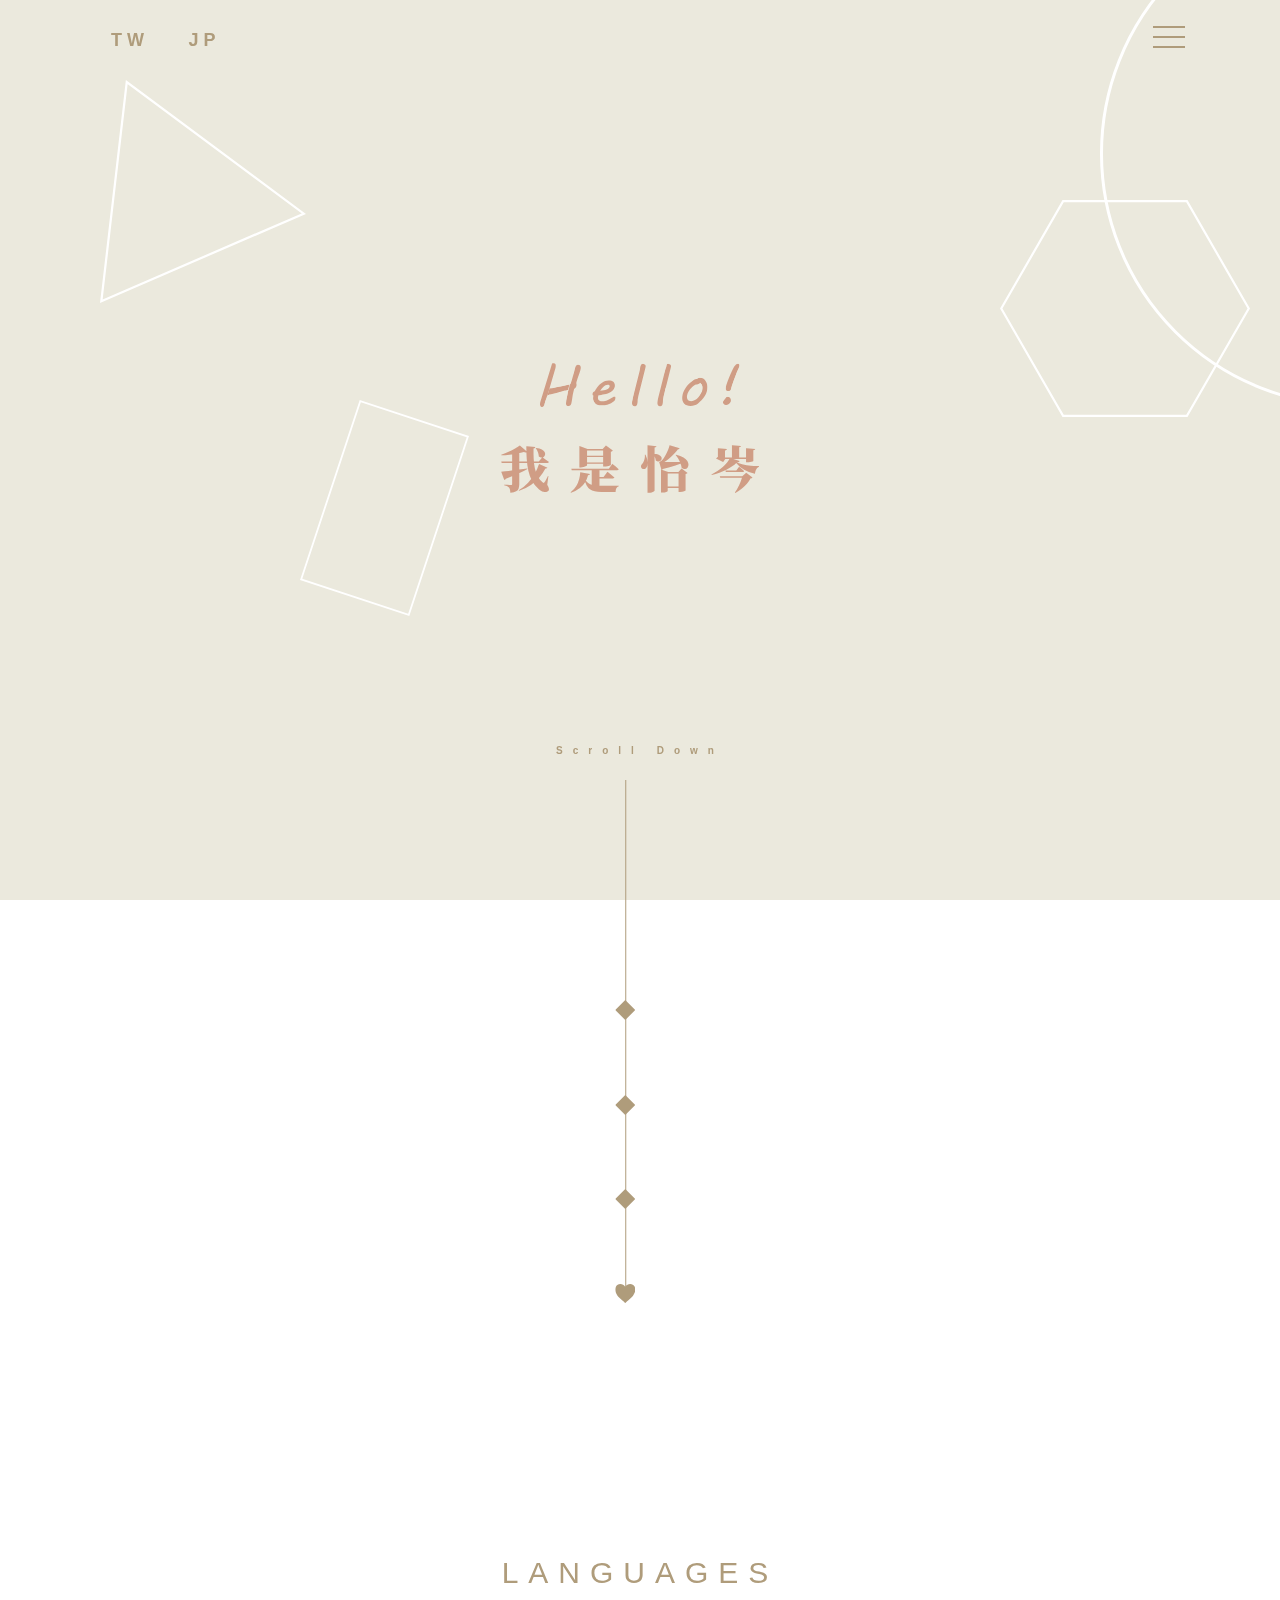
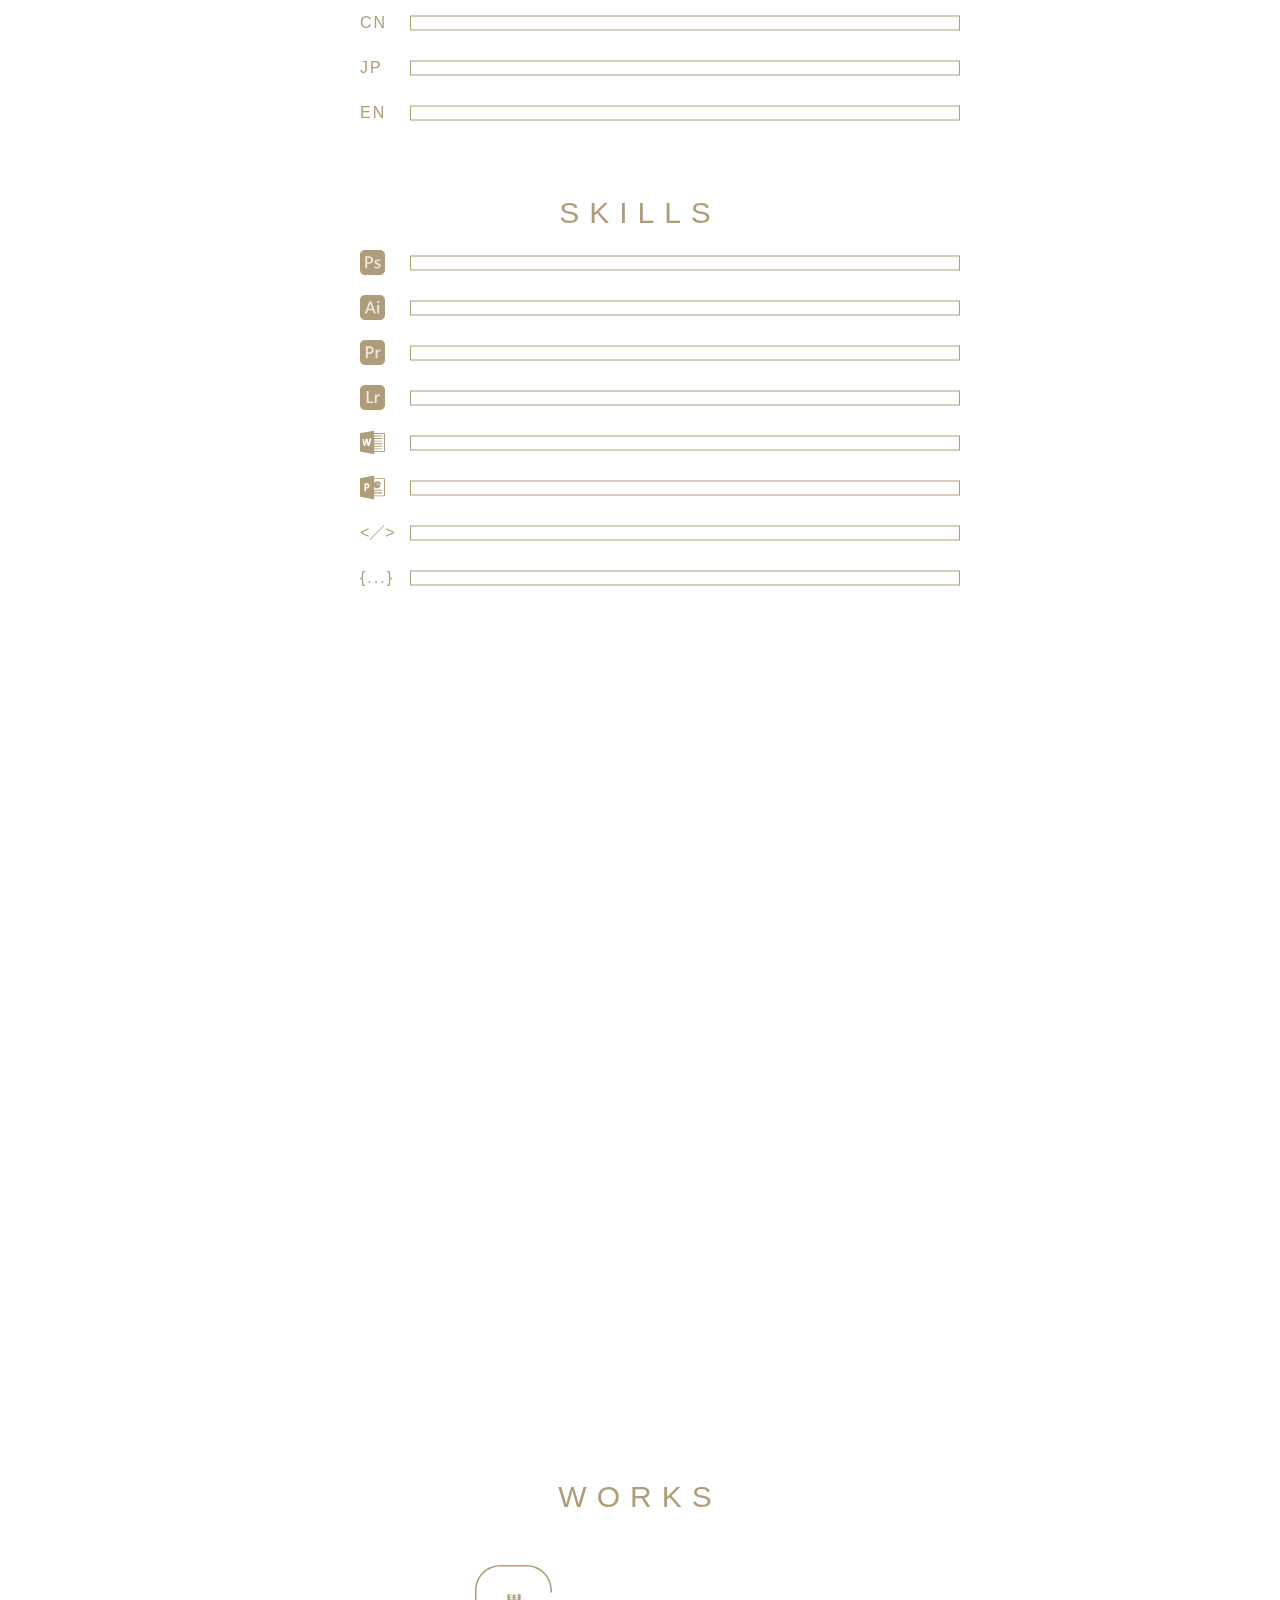
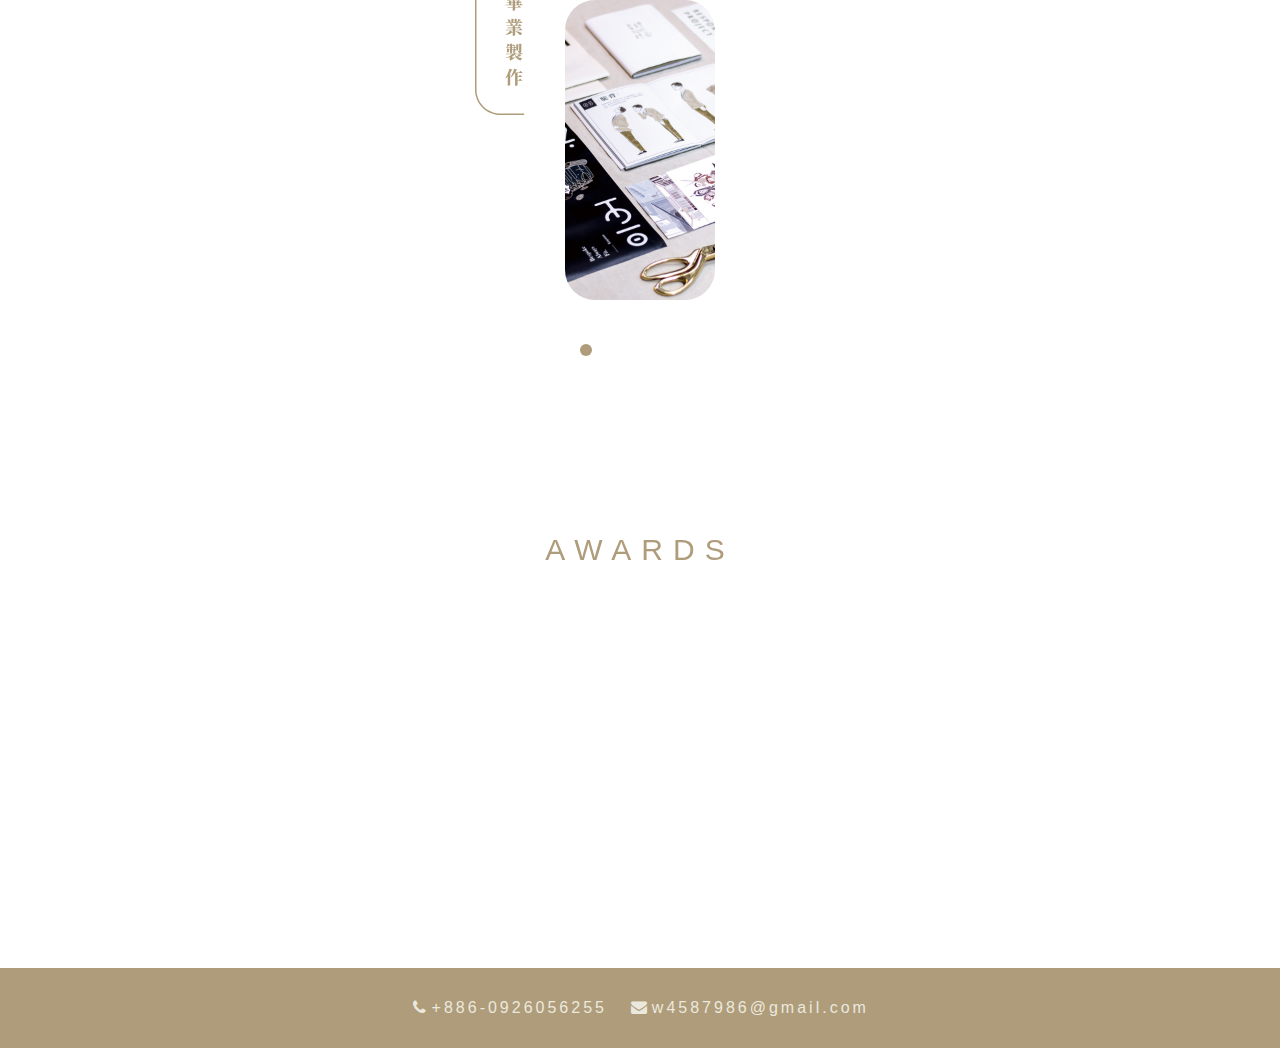
==== index.html @ dcb09f7c "0203" ====
<!DOCTYPE html>
<html lang="zh-TW">
<head>
	<meta charset="UTF-8">
	<title>YiCenCV</title>
	<meta name="viewport" content="width=device-width, initial-scale=1.0,
	user-scalable=0">
	<!-- css -->
	<link rel="stylesheet" href="css/base.css">
	<link rel="stylesheet" href="css/layout.css">
	<link rel="stylesheet" href="css/components.css">
	<link rel="stylesheet" href="image/hello.css">
	<!-- plugins -->
	<link rel="stylesheet" href="css/plugins/owlcarousel/owl.carousel.min.css">
	<link rel="stylesheet" href="css/plugins/animate.css">
	<link rel="stylesheet" type="text/css" href="css/plugins/jquery.fancybox.css">


<body style="position:relative;">
<div style="overflow-x: hidden;">
		
		<!-- start bg -->
		<div class="bg">
			<img class="curcle"src="image/curcle.svg" alt="">
			<img class="square"src="image/square.svg" alt="">
			<img class="trangle"src="image/trangle.svg" alt="">
			<img class="six"src="image/6.svg" alt="">
			<img class="curcle1"src="image/curcle.svg" alt="">
			<img class="square1"src="image/square.svg" alt="">
			<img class="trangle1"src="image/trangle.svg" alt="">
			<img class="six1"src="image/6.svg" alt="">
		</div>
		<!-- end bg -->
		<div class="loading-wrapper">
		
			<div class="loading la-ball-climbing-dot la-2x">
			    <div></div>
			    <div></div>
			    <div></div>
			    <div></div>
			</div>
		</div>
		<!-- start header -->
		<header class="header">
			<div class="container">
				<div class="navbar u-clearfix">
					<div class="social-bar navbar__social-bar">
						<a href="index.html" class="icon-btn">
							TW
						</a>
						
							<a href="index-jp.html" class="icon-btn">
							JP
						</a>
					</div>
					<div class="nav navbar__nav">
						<a href="#popup-overlay" class="menu-toggle">
							<span></span>
							<span></span>
							<span></span>
						</a>
						<div id="popup-overlay" class="popup-menu">
							<div class="container">
								<div class="u-clearfix">
									<a href="#" class="popup-menu__close">
								<span></span>
							    <span></span>
							</a>
						</div>
						<ul>
							<li><a href="#education" class="popup-menu__item">EDUCATION</a></li>
							<li><a href="#skills" class="popup-menu__item">SKILLS</a></li>
							<li><a href="#works" class="popup-menu__item">WORKS</a></li>
							<li><a href="#contact" class="popup-menu__item">CONTACT</a></li>
							<a href="https://www.behance.net/w458798690a6" target="_blank">
							    <img class="behance" src="image/behance-2161.svg">
						    </a>
						</ul>
						</div>
						</div>
					</div>
				</div>
			</div>
		</header>
		<!-- end header -->

		<!-- start main -->
		<section class="main">
			<!--start about-->
			<div id="about" class="hero">
				<div class="container">
					<div class="hero__hello">
<svg version="1.1" id="layer" xmlns="http://www.w3.org/2000/svg" xmlns:xlink="http://www.w3.org/1999/xlink" x="0px" y="0px"
	 width="200px" height="50px" viewBox="0 0 356.836 78.223" enable-background="new 0 0 356.836 78.223"
	 xml:space="preserve">

<path class="pen h1-line" fill="none" d="M25.418-1.138c1.025,1.856-0.87,5.051-1.5,7c-0.681,2.105-1.126,4.42-1.793,6.513
	c-1.307,4.099-3.132,8.561-4.275,12.918c-1.135,4.328-2.642,8.519-3.876,12.832c-1.309,4.571-1.961,9.186-3.563,13.792
	c-1.916,5.51-5.5,10.686-7.193,16.308c-0.689,2.291-1.216,4.82-1.813,7.198c-0.451,1.797-1.574,4.043-1.487,5.939"/>
<path class="pen h2-line" fill="none" d="M4.168,51.112c2.451,0.157,5.219,1.242,7.737,0.768c1.513-0.285,2.686-1.277,4.207-1.517
	c1.196-0.188,2.598-0.001,3.807-0.001c4.945,0,8.56-1.578,13.255-2c4.581-0.411,9.035-1.668,13.438-2.75
	C51.948,44.3,57.46,43.49,62.9,42.292c2.072-0.456,4.048-0.869,6.018-1.431"/>
<path class="pen h3-line" fill="none" d="M70.668,1.362c-1.585,3.317-2.561,7.757-3.305,11.444c-0.997,4.941-3.425,9.118-5.001,14.043
	c-0.791,2.471-0.778,4.948-1.187,7.52c-0.399,2.512-1.442,4.472-2.312,6.817c-0.852,2.297-0.898,4.781-1.744,7.176
	c-0.761,2.152-1.584,3.896-1.946,6.251c-0.654,4.254-1.802,8.659-2.949,12.817c-1.099,3.982-1.105,8.235-2.557,12.182"/>
<path class="pen e-line" fill="none" d="M91.668,53.362c1.634,4.883,11.554-0.604,14.5-0.999c3.359-0.451,6.737,0.292,10.012-0.739
	c2.537-0.799,5.233-2.732,7.944-3.056c0.83-3.406,4.866-5.479,4.292-9.707c-0.533-3.93-5.057-4.886-8.499-4.499
	c-2.024,0.228-4.337,0.833-5.963,2.082c-1.373,1.055-1.833,2.575-3.019,3.731c-3.632,3.54-6.994,5.139-9.324,9.986
	c-1.458,3.033-1.886,9.563-1.193,12.951c0.538,2.633,3.893,7.316,6.5,8.555c1.743,0.827,4.249,0.464,6.249,0.445
	c2.893-0.026,3.096-1.179,5.249-2.52c1.849-1.151,3.924-1.229,5.951-1.987c1.436-0.537,3.442-1.823,5.043-2.75
	c2.542-1.472,5.246-3.17,8.006-4.493"/>
<path class="pen l1-line" fill="none" d="M185.418,0c0,9.918-5.02,17.811-6.807,27.23c-1.854,9.774-3.723,19.708-5.936,29.458
	c-0.921,4.058-1.313,8.406-2.502,12.374c-1.031,3.44-2.672,6.763-3.506,10.188"/>
<path class="pen l2-line" fill="none" d="M231.918,0.5c1.512,5.548-2.376,11.337-3.951,16.3c-1.542,4.86-3.801,9.154-4.854,14.199
	c-0.948,4.542-3.228,8.492-4.943,12.751c-0.944,2.343-1.052,5.063-1.495,7.513c-0.514,2.838-1.52,5.37-1.95,8.176
	c-0.554,3.602-0.678,7.346-0.806,11.006c-0.117,3.34-0.932,6.317-1.25,9.556"/>
<path class="pen o-line" fill="none" d="M286.668,29.612c-5.259,0.279-7.775,3.116-11.307,6.256c-3.631,3.229-8.057,4.449-11.188,8.494
	c-2.187,2.824-4.852,6.864-5.256,10.543c-0.405,3.689-0.82,10.18,1.238,13.22c0.016,0.065,0.032,0.131,0.049,0.195
	c1.681,0.948,2.654,2.94,4.394,3.866c1.553,0.826,3.824,0.861,5.569,0.926c3.621,0.134,7.655-2.538,10.444-4.563
	c1.577-1.145,2.852-2.418,4.499-3.494c0.773-0.505,1.519-1.136,2.295-1.688c1.641-1.168,1.236-1.42,2.068-2.699
	c2.469-3.797,5.405-6.337,5.943-11.057c0.521-4.577,0.652-9.562-1.237-13.749c-1.686-3.737-5.584-4.154-8.013-6.751"/>
<path class="pen end1-line" fill="none" d="M355.168,0.362c-3.389,1.096-6.692,8.226-8.194,11.085c-2.053,3.907-3.094,8.262-4.875,12.407
	c-3.724,8.666-5.829,18.12-8.612,26.813c-0.189,0.594-0.45,0.823-0.568,1.444"/>
<path class="pen end2-line" fill="none" d="M339.418,59.112c0.41,2.978-4.05,7.856-5.688,10.056c-1.737,2.332-3.458,4.749-3.812,7.694"/>
<defs>
	<clipPath id="h1">
<path d="M16.941,45.362l10.156-34.669c0.067-0.261,0.157-0.617,0.27-1.073
	c0.113-0.455,0.218-0.952,0.316-1.489c0.1-0.537,0.188-1.09,0.27-1.66s0.123-1.115,0.123-1.636c0-0.618-0.059-1.196-0.172-1.733
	c-0.113-0.536-0.316-1.009-0.609-1.415c-0.293-0.408-0.684-0.733-1.172-0.978c-0.491-0.244-1.092-0.366-1.809-0.366h-0.83
	c-0.391,0-0.725,0.059-1,0.171c-0.277,0.114-0.496,0.253-0.658,0.415c-0.195,0.163-0.375,0.358-0.537,0.586L1.514,66.409
	c-0.098,0.356-0.236,0.83-0.416,1.416c-0.18,0.586-0.35,1.194-0.512,1.829c-0.164,0.635-0.301,1.254-0.416,1.855
	C0.057,72.111,0,72.592,0,72.949c0,0.619,0.057,1.246,0.171,1.879c0.113,0.635,0.319,1.205,0.611,1.709s0.673,0.912,1.146,1.221
	c0.47,0.311,1.066,0.465,1.781,0.465c0.391,0,0.804-0.112,1.244-0.341c0.44-0.229,0.864-0.522,1.27-0.879
	c0.406-0.359,0.763-0.75,1.074-1.172c0.308-0.424,0.511-0.817,0.609-1.172c0.326-1.301,0.676-2.686,1.051-4.15
	c0.373-1.465,0.789-2.955,1.244-4.469c0.455-1.513,0.953-3.011,1.49-4.492c0.4-1.106,0.833-2.136,1.28-3.125l4.162-13.079
	L16.941,45.362z"/>
	</clipPath>
	<clipPath id="h2">
<path d="M37.426,41.384c-5.387,1.221-10.668,2.4-15.844,3.539l-4.45,0.421l-4.162,13.079
	c0.15-0.333,0.296-0.68,0.452-1l13.232-3.613c1.791-0.487,3.588-0.977,5.395-1.465c1.809-0.488,3.492-0.943,5.055-1.367
	s2.953-0.797,4.176-1.123c1.221-0.323,2.139-0.586,2.758-0.78c1.37-0.324,2.54-0.576,3.516-0.757
	c0.787-0.145,1.521-0.216,2.224-0.243l3.039-10.131C47.786,39.053,42.657,40.198,37.426,41.384z"/>
	</clipPath>
	<clipPath id="h3">
<path d="M71.53,4.521c-0.91-1.059-2.197-1.588-3.857-1.588c-1.172,0-2.131,0.448-2.881,1.344
	c-0.748,0.895-1.367,2.043-1.855,3.441c-0.486,1.4-0.903,2.954-1.244,4.663c-0.341,1.709-0.724,3.378-1.146,5.005l-1.025,3.369
	c-0.75,2.409-1.383,4.597-1.904,6.567c-0.521,1.968-1,3.686-1.439,5.149c-0.442,1.463-0.887,2.653-1.344,3.564
	c-0.458,0.912-0.977,1.514-1.563,1.807c-0.15,0.033-0.304,0.067-0.454,0.101l-3.039,10.131c0.168-0.007,0.346-0.026,0.51-0.026
	h0.342c-0.812,3.939-1.529,7.569-2.146,10.889c-0.261,1.435-0.521,2.851-0.781,4.248c-0.262,1.4-0.491,2.701-0.686,3.906
	c-0.193,1.205-0.35,2.253-0.463,3.148c-0.115,0.896-0.172,1.538-0.172,1.93c0,0.356,0.048,0.796,0.146,1.317
	c0.098,0.522,0.286,1.026,0.563,1.515c0.275,0.489,0.658,0.913,1.146,1.27c0.488,0.357,1.123,0.537,1.904,0.537
	c0.519,0,1.074-0.098,1.66-0.293c0.586-0.195,1.149-0.473,1.686-0.83c0.535-0.356,1.008-0.789,1.416-1.295
	c0.405-0.503,0.69-1.082,0.854-1.731c0.422-1.726,0.774-3.468,1.049-5.226c0.277-1.757,0.537-3.515,0.781-5.272
	c0.244-1.759,0.519-3.531,0.83-5.322c0.308-1.789,0.691-3.58,1.146-5.371l0.637-2.488c0.162-0.588,0.301-1.155,0.414-1.711
	c0.114-0.553,0.204-0.959,0.27-1.221c1.368-1.008,2.442-2.002,3.223-2.979c0.781-0.977,1.172-2.197,1.172-3.661
	c0-0.65-0.08-1.262-0.244-1.831c-0.162-0.569-0.244-1.147-0.244-1.733c0-0.618,0.131-1.441,0.391-2.466
	c0.26-1.024,0.594-2.147,1.002-3.369c0.406-1.221,0.856-2.498,1.342-3.833c0.488-1.334,0.945-2.635,1.367-3.906
	c1.14-3.418,2.091-6.313,2.857-8.689c0.763-2.376,1.146-4.068,1.146-5.078C72.897,6.906,72.44,5.58,71.53,4.521z"/>
	</clipPath>
	<clipPath id="e">
<path d="M93.633,55.567c0-1.397,0.373-2.588,1.123-3.563c0.748-0.978,1.74-1.627,2.979-1.953
	c0.357-0.715,0.91-1.684,1.66-2.904c0.748-1.221,1.676-2.547,2.783-3.979c1.105-1.433,2.367-2.873,3.783-4.322
	c1.416-1.447,2.979-2.767,4.688-3.955c1.709-1.188,3.549-2.155,5.52-2.904c1.969-0.747,4.061-1.122,6.273-1.122
	c1.889,0,3.531,0.229,4.932,0.684c1.398,0.456,2.555,1.091,3.467,1.904c0.912,0.813,1.596,1.781,2.051,2.904
	c0.455,1.122,0.686,2.336,0.686,3.638c0,1.106-0.146,2.166-0.439,3.174c-0.457,1.824-1.303,3.418-2.539,4.785
	c-1.238,1.366-2.693,2.563-4.371,3.59c-1.676,1.024-3.5,1.879-5.469,2.563c-1.969,0.685-3.939,1.254-5.908,1.709
	c-1.969,0.455-3.865,0.808-5.688,1.052c-1.823,0.243-3.402,0.432-4.736,0.561c-0.293,0.586-0.545,1.328-0.756,2.223
	c-0.213,0.896-0.318,1.769-0.318,2.611c0,1.891,0.75,3.355,2.246,4.396c1.498,1.041,3.564,1.563,6.201,1.563
	c1.531,0,2.996-0.172,4.395-0.514c1.4-0.342,2.727-0.781,3.98-1.318c1.252-0.537,2.432-1.123,3.539-1.758
	c1.105-0.635,2.117-1.26,3.027-1.879c1.172-0.781,2.287-1.441,3.346-1.979c1.057-0.537,1.992-0.807,2.807-0.807
	s1.334,0.205,1.564,0.611c0.227,0.405,0.342,0.838,0.342,1.293c0,0.262-0.008,0.514-0.025,0.758
	c-0.016,0.244-0.041,0.447-0.072,0.608c-0.162,0.849-0.488,1.693-0.977,2.539c-0.488,0.849-1.107,1.578-1.855,2.197
	c-3.387,2.67-6.859,4.574-10.426,5.713c-3.564,1.14-7.363,1.709-11.4,1.709c-0.781,0-1.701-0.049-2.758-0.146
	c-1.059-0.099-2.158-0.293-3.297-0.586c-1.141-0.293-2.264-0.716-3.369-1.271c-1.107-0.553-2.092-1.285-2.953-2.197
	c-0.863-0.909-1.564-2.032-2.102-3.368c-0.537-1.334-0.805-2.945-0.805-4.834c0-1.529,0.211-3.238,0.635-5.127
	c-0.424-0.064-0.822-0.283-1.197-0.658C93.818,56.828,93.633,56.283,93.633,55.567z M124.199,42.041
	c0.064-0.162,0.098-0.31,0.098-0.439s0-0.274,0-0.438c0-0.879-0.326-1.537-0.977-1.979c-0.65-0.438-1.434-0.658-2.344-0.658
	c-1.434,0-2.84,0.375-4.225,1.123c-1.383,0.75-2.686,1.687-3.906,2.81c-1.219,1.123-2.303,2.328-3.246,3.613
	c-0.943,1.284-1.678,2.448-2.197,3.489c2.344-0.194,4.492-0.514,6.445-0.951c1.953-0.438,3.654-0.991,5.104-1.659
	c1.447-0.668,2.619-1.416,3.516-2.246C123.359,43.873,123.938,42.987,124.199,42.041z"/>
	</clipPath>
	<clipPath id="l1">
<path d="M178.623,8.859c0.162-1.302,0.422-2.506,0.781-3.612c0.354-1.105,0.838-2.025,1.439-2.76
	c0.602-0.731,1.375-1.098,2.318-1.098c0.521,0,1.1,0.098,1.732,0.293c0.635,0.194,1.237,0.464,1.809,0.806
	c0.568,0.343,1.049,0.758,1.439,1.245c0.391,0.488,0.586,1.025,0.586,1.611c0,0.261-0.049,0.562-0.146,0.902
	c-0.098,0.342-0.18,0.677-0.244,1.001l-12.207,48.927c-0.488,1.952-0.896,3.815-1.221,5.59c-0.326,1.774-0.57,3.231-0.732,4.371
	v1.172c0,0.977-0.064,2.043-0.195,3.197c-0.131,1.155-0.375,2.229-0.73,3.223c-0.359,0.994-0.855,1.824-1.49,2.49
	c-0.635,0.668-1.457,1.002-2.465,1.002c-0.879,0-1.646-0.189-2.295-0.563c-0.652-0.375-1.189-0.854-1.611-1.438
	c-0.424-0.586-0.732-1.213-0.928-1.881c-0.195-0.666-0.293-1.294-0.293-1.88c0-0.521,0.049-1.164,0.145-1.93
	c0.1-0.766,0.221-1.563,0.367-2.393s0.301-1.66,0.463-2.49s0.326-1.555,0.488-2.174l12.598-50
	C178.33,11.365,178.459,10.162,178.623,8.859z"/>
	</clipPath>
	<clipPath id="l2">
<path d="M223.818,8.859c0.162-1.302,0.424-2.506,0.781-3.612c0.356-1.105,0.838-2.025,1.438-2.76
	c0.603-0.731,1.376-1.098,2.319-1.098c0.521,0,1.1,0.098,1.733,0.293c0.634,0.194,1.236,0.464,1.808,0.806
	c0.57,0.343,1.051,0.758,1.438,1.245c0.392,0.488,0.586,1.025,0.586,1.611c0,0.261-0.049,0.562-0.146,0.902
	c-0.096,0.342-0.18,0.677-0.242,1.001l-12.207,48.927c-0.488,1.952-0.896,3.815-1.223,5.59c-0.324,1.774-0.568,3.231-0.73,4.371
	v1.172c0,0.977-0.066,2.043-0.195,3.197c-0.131,1.155-0.375,2.229-0.732,3.223c-0.356,0.994-0.854,1.824-1.487,2.49
	c-0.635,0.668-1.457,1.002-2.467,1.002c-0.88,0-1.646-0.189-2.296-0.563c-0.649-0.375-1.188-0.854-1.61-1.438
	s-0.731-1.213-0.928-1.881c-0.195-0.666-0.293-1.294-0.293-1.88c0-0.521,0.049-1.164,0.146-1.93
	c0.098-0.766,0.219-1.563,0.365-2.393s0.301-1.66,0.465-2.49c0.162-0.83,0.324-1.555,0.488-2.174l12.598-50
	C223.525,11.365,223.656,10.162,223.818,8.859z"/>
	</clipPath>
	<clipPath id="o">
<path d="M254.609,55.713c0.488-1.984,1.244-4.094,2.271-6.324c1.024-2.229,2.367-4.481,4.027-6.762
	c1.659-2.28,3.653-4.508,5.979-6.689c2.328-2.182,5.021-4.216,8.082-6.104c0.488-0.293,1.236-0.61,2.246-0.952
	c1.008-0.342,2.051-0.545,3.125-0.609c1.27-1.366,2.979-2.052,5.127-2.052c2.539,0,4.68,0.646,6.42,1.93
	c1.742,1.286,3.184,3.036,4.322,5.249c0.355,0.718,0.689,1.416,1,2.101c0.311,0.684,0.57,1.408,0.781,2.173
	c0.213,0.767,0.383,1.587,0.514,2.465c0.129,0.879,0.195,1.873,0.195,2.98c0,2.571-0.408,5.19-1.223,7.86
	c-0.813,2.67-1.969,5.271-3.467,7.813c-1.498,2.539-3.313,4.973-5.443,7.299c-2.133,2.328-4.5,4.42-7.104,6.275
	c-1.758,1.27-3.702,2.254-5.836,2.952c-2.131,0.699-4.517,1.052-7.151,1.052c-2.508,0-4.681-0.334-6.521-1.002
	c-1.838-0.668-3.369-1.619-4.59-2.855c-1.222-1.236-2.134-2.719-2.734-4.443c-0.601-1.724-0.901-3.646-0.901-5.762
	C253.73,60.254,254.023,58.057,254.609,55.713z M262.715,56.348c-0.195,0.748-0.334,1.457-0.416,2.123
	c-0.08,0.668-0.121,1.313-0.121,1.93c0,1.074,0.139,2.074,0.414,3.005c0.277,0.928,0.725,1.725,1.344,2.393
	c0.617,0.668,1.394,1.188,2.318,1.563c0.928,0.375,2.059,0.563,3.395,0.563c2.476,0,4.777-0.627,6.908-1.881
	c2.133-1.252,4.029-2.822,5.689-4.711c1.658-1.89,3.051-3.914,4.174-6.08c1.123-2.164,1.912-4.158,2.369-5.98
	c0.293-1.139,0.545-2.213,0.756-3.223c0.213-1.01,0.316-1.938,0.316-2.783s-0.152-1.637-0.463-2.367
	c-0.312-0.731-0.709-1.555-1.195-2.467c-0.293-0.553-0.586-1.131-0.879-1.731c-0.295-0.604-0.555-1.196-0.781-1.782
	c-0.262,0.456-0.537,0.854-0.83,1.196c-0.293,0.342-0.732,0.649-1.318,0.928c-0.586,0.277-1.385,0.529-2.393,0.757
	c-1.01,0.229-2.328,0.424-3.955,0.586c-1.074,0.358-2.166,0.912-3.271,1.66c-1.106,0.75-2.188,1.629-3.248,2.637
	c-1.057,1.012-2.065,2.103-3.024,3.271c-0.961,1.172-1.823,2.369-2.588,3.59c-0.767,1.221-1.435,2.416-2.002,3.588
	C263.342,54.299,262.941,55.371,262.715,56.348z"/>
	</clipPath>
	<clipPath id="end1">
<path d="M355.836,3.783c0,1.366-0.668,3.436-2.002,6.2c-1.01,2.116-3.004,7.153-5.982,15.112
	c-2.977,7.959-4.793,12.882-5.442,14.771c-0.649,1.89-1.236,4.199-1.759,6.935c-0.424,2.116-1.889,3.174-4.395,3.174
	c-3.223,0-4.834-1.594-4.834-4.785c0-3.352,1.994-9.79,5.98-19.311c3.986-9.522,7.057-16.049,9.203-19.58
	C348.753,2.768,350.822,1,352.807,1C354.826,1,355.836,1.929,355.836,3.783z"/>
	</clipPath>
	<clipPath id="end2">
<path d="M340.625,66.504c0,2.246-0.863,4.19-2.588,5.834c-1.727,1.646-3.695,2.467-5.908,2.467
	c-1.693,0-3.133-0.594-4.322-1.781c-1.188-1.188-1.781-2.629-1.781-4.321c0-2.246,0.902-4.226,2.711-5.935
	c1.808-1.709,3.8-2.563,5.98-2.563c1.691,0,3.102,0.604,4.223,1.807C340.063,63.217,340.625,64.713,340.625,66.504z"/>
	</clipPath>
</defs>
</svg>
</div>
					<div class="hero__content wow fadeInDown">
						<h1 class="hero__im">我是怡岑</h1>
					</div>
				</div>
					<h1 class="hero__scroll">Scroll Down</h1>

			</div>
			<!--end about-->

		    <!-- start education -->
            <div id="education" class="education">
                    <div class="school">

            		    <h1 class="school__text-left wow fadeInLeft">
            			    2014~2018<br>台南應用科技大學<br>視覺傳達設計系
            		    </h1>

            		    <div class="school__timeline-under">
        	                <div class="school__timeline">
        	        	        <img src="image/diamond.svg" class="tag">
                                <img src="image/diamond.svg" class="tag">
                                <img src="image/diamond.svg" class="tag">
                                <img src="image/heart.svg" class="tag">
        	                </div>
        	            </div>

        	             <h1 class="school__text-right wow fadeInRight">
            			2011~2014<br>高雄高工<br>圖文傳播科
            			<br><br><br><br>
            			2019~2020<br>早稻田大學<br>日本語研究中心
            		    </h1>
                        <h1 class="school__text-bottom wow fadeInUp">
            			    2020~<br>隨時保持面對挑戰的心
            		    </h1>
        	        </div>
            </div>
            <!-- end education -->
            <!-- start skills -->
            <div id="skills" class="skills">
            	<div class="skills__title">LANGUAGES</div>

            	    <div class="skills__item">
	            		<div class="skills__text2">CN</div>
	            		<div class="skills__border">
	            			<div class="skills__person-CN wow"></div>
	            		</div>
            	    </div>

            	    <div class="skills__item">
	            		<div class="skills__text2">JP</div>
	            		<div class="skills__border">
	            			<div class="skills__person wow"></div>
	            		</div>
            	    </div>

            	    <div class="skills__item">
	            		<div class="skills__text2">EN</div>
	            		<div class="skills__border">
	            			<div class="skills__person-EN wow"></div>
	            		</div>
            	    </div>

                <div class="skills__title">SKILLS</div>
            	<div class="skills__item">
            		<img src="image/skills/ps.svg" class="skills__icon">
            		<div class="skills__border">
            			<div class="skills__person-ps wow"></div>
            		</div>
            	</div>

            	<div class="skills__item">
            		<img src="image/skills/ai.svg" class="skills__icon">
            		<div class="skills__border">
            			<div class="skills__person wow"></div>
            		</div>
            	</div>

            	<div class="skills__item">
            		<img src="image/skills/pr.svg" class="skills__icon">
            		<div class="skills__border">
            			<div class="skills__person wow"></div>
            		</div>
            	</div>

            	<div class="skills__item">
            		<img src="image/skills/lr.svg" class="skills__icon">
            		<div class="skills__border">
            			<div class="skills__person wow"></div>
            		</div>
            	</div>

            	<div class="skills__item">
            		<img src="image/skills/word.svg" class="skills__icon">
            		<div class="skills__border">
            			<div class="skills__person-ps wow"></div>
            		</div>
            	</div>
            	<div class="skills__item">
            		<img src="image/skills/ppt.svg" class="skills__icon">
            		<div class="skills__border">
            			<div class="skills__person-ps wow"></div>
            		</div>
            	</div>

            	<div class="skills__item">
            		<div class="skills__text1"><／></div>
            		<div class="skills__border">
            			<div class="skills__person-web wow"></div>
            		</div>
            	</div>

            	<div class="skills__item">
            		<div class="skills__text2">{...}</div>
            		<div class="skills__border">
            			<div class="skills__person-web wow"></div>
            		</div>
            	</div>
            </div>
            <!-- end skills -->

            <!-- start example -->
            <div class="example">
            	<font class="example__title wow fadeIn">日譯</font>
	            	     <iframe class="control" src="https://www.youtube.com/embed/5qNXiU5q6vM" frameborder="0" allow="accelerometer; autoplay; clipboard-write; encrypted-media; gyroscope; picture-in-picture" allowfullscreen></iframe>
            	<div class="example__content wow fadeInRight">同時具備日文</div>
            	<div class="example__content wow fadeInRight">與影音軟體操作的技能</div>
            	<div class="example__content wow fadeInRight">從翻譯到編輯</div>
            	<div class="example__content1 wow fadeInRight">可獨立完成</div>
            </div>
            <!-- end example -->
            <div id="works" class="workblock"></div>
            <div class="skills__title">WORKS</div>
            <div class="workblock1"></div>
            <!-- start works -->
            <div id="works" class="works">
	            	<div class="owl-carousel owl-theme">

	            	   <div class="works__item">
							<div class="works__border">
							   	<img src="image/work-border.svg" class="works__border-img">
							   	<h1 class="works__text">畢<br>業<br>製<br>作</h1>
						   </div>

						   <div href="image/works/fancybox/1.jpg" data-fancybox="group" class="works__graphics">

                           <div class="works__jpg"style="background-image: url('image/works/1.jpg');"></div>
						   </div>

					   </div>

					   <div class="works__item">
							<div class="works__border">
							   	<img src="image/work-border.svg" class="works__border-img">
							   	<h1 class="works__text">簡<br>報<br>設<br>計</h1>
						   </div>
						   <div href="image/works/fancybox/2.jpg" data-fancybox="group" class="works__graphics">
                           <div class="works__jpg"style="background-image: url('image/works/2.jpg');"></div>
						   </div>
					   </div>

					   <div class="works__item">
							<div class="works__border">
							   	<img src="image/work-border.svg" class="works__border-img">
							   	<h1 class="works__text">商<br>品<br>攝<br>影</h1>
						   </div>
						   <div href="image/works/fancybox/3.jpg" data-fancybox="group" class="works__graphics">
                           <div class="works__jpg"style="background-image: url('image/works/3.jpg');"></div>
						   </div>
					   </div>

					   <div class="works__item">
							<div class="works__border">
							   	<img src="image/work-border.svg" class="works__border-img">
							   	<h1 class="works__text">廣<br>告<br>設<br>計</h1>
						   </div>
						   <div href="image/works/fancybox/5.jpg" data-fancybox="group" class="works__graphics">
                           <div class="works__jpg"style="background-image: url('image/works/5.jpg');"></div>
						   </div>
					   </div>

					   <div class="works__item">
							<div class="works__border">
							   	<img src="image/work-border.svg" class="works__border-img">
							   	<h1 class="works__text">文<br>宣<br>設<br>計</h1>
						   </div>
						   <div href="image/works/fancybox/4.jpg" data-fancybox="group" class="works__graphics">
                           <div class="works__jpg"style="background-image: url('image/works/4.jpg');"></div>
						   </div>
					   </div>

					   <div class="works__item">
							<div class="works__border">
							   	<img src="image/work-border.svg" class="works__border-img">
							   	<h1 class="works__text">網<br>頁<br>設<br>計</h1>
						   </div>
						   <div href="image/works/fancybox/6.jpg" data-fancybox="group" class="works__graphics">
                           <div class="works__jpg"style="background-image: url('image/works/6.jpg');"></div>
						   </div>
					   </div>

					   <div class="works__item">
							<div class="works__border">
					   <img src="image/work-border.svg" class="works__border-img">
							   	<h1 class="works__text">介<br>面<br>設<br>計</h1>
						   </div>
						   <div href="image/works/fancybox/7.jpg" data-fancybox="group" class="works__graphics">
                           <div class="works__jpg"style="background-image: url('image/works/7.jpg');"></div>
						   </div>
					   </div>

					</div>
			</div>
            <!-- end works -->
            <div class="workblock"></div>
            <!-- start awards -->
            <div class="awards">
            	<div class="skills__title">AWARDS</div>
            	<div class="awards__big wow fadeIn">
            		<div class="awards__big-item-left">
            			<img class="awards__big-jpg-left" src="image/awards/big-left.svg">
            			<div class="awards__big-text">
            				<div class="awards__big-text-title">台南應用科技大學</div>
            				<div class="awards__big-text-content">視覺傳達設計系<br>評審推薦獎</div>
            			</div>
            			<img src="image/awards/big-right.svg" class="awards__big-jpg-right">
            		</div>

            		<div class="awards__big-item-right">
            			<img class="awards__big-jpg-left" src="image/awards/big-left.svg">
            			<div class="awards__big-text">
            				<div class="awards__big-text-title">2018金點設計獎</div>
            				<div class="awards__big-text-content">台南市政府文化局<br>創意新人獎</div>
            			</div>
            			<img src="image/awards/big-right.svg" class="awards__big-jpg-right">
            		</div>
            	</div>
            	<div class="awards__small wow fadeIn">
            		<div class="awards__small-item-left">
            			<div class="awards__small-text">
            				<div class="awards__small-text-title">2018放視大賞</div>
            				<div class="awards__small-text-content">平面類<br>入圍</div>
            			</div>
            			<img src="image/awards/small.svg"class="awards__small-jpg">
            		</div>
            		<div class="awards__small-item-right">
            			<div class="awards__small-text">
            				<div class="awards__small-text-title">2018 A+創意季</div>
            				<div class="awards__small-text-content">視覺傳達類<br>入圍</div>
            			</div>
            			<img src="image/awards/small.svg"class="awards__small-jpg">
            		</div>
            	</div>
            </div>
            <!-- end awards -->
            <!-- start back -->
			<button type="button" id="BackTop" class="toTop-arrow"></button>
            <!-- end back -->


		</section>
		<!-- end main -->


		<!-- start footer -->
		<footer id="contact" class="contact">
			<div class="contact__item">
				<i class="icon-phone"></i>
				<div class="contact__text1">+886-0926056255</div>
				<i class="icon-mail-alt"></i>
				<div class="contact__text">w4587986@gmail.com</div>
			</div>
		</footer>
		<!-- end footer -->

	<!-- javascript -->
	<script src="js/plugins/wow/wow.min.js"></script>
              <script>
              new WOW().init();
              </script>
	<script src="js/plugins/jquery/jquery-3.5.1.min.js"></script>
	<script src="js/plugins/fancybox/jquery.fancybox.min.js"></script>
	<script src="js/plugins/owlcarousel/owl.carousel.js"></script>
	<script>
		$(document).ready(function(){
  $(".owl-carousel").owlCarousel({
  	center:true,
    loop:true,
    nav: true,
    items: 1,
    navText: [],
    autoplay: true,
    autoplaySpeed: 500,
    smartSpaeed: 300,
    responsive: false
  })
});

	</script>
	<script>
			$(function(){
				$('#BackTop').click(function(){ 
					$('html,body').animate({scrollTop:0}, 333);
				});
				$(window).scroll(function() {
					if ( $(this).scrollTop() > 300 ){
						$('#BackTop').fadeIn(222);
					} else {
						$('#BackTop').stop().fadeOut(222);
					}
				}).scroll();
			});
	</script>
	<script>
		$(document).ready(function (){
			setTimeout(function (){
				$(".loading-wrapper").fadeOut(500);
			}, 1000);
		});
	</script>
</div>
</body>
</html>
---- css/base.css ----
/* front import */
@import url('https://fonts.googleapis.com/css2?family=Open+Sans:wght@300&display=swap');
@import url('https://fonts.googleapis.com/css2?family=Noto+Serif+JP:wght@500;700&family=Noto+Serif+TC:wght@600;700&display=swap');
/* reset */
/*! normalize.css v8.0.1 | MIT License | github.com/necolas/normalize.css */

/* Document
   ========================================================================== */

/**
 * 1. Correct the line height in all browsers.
 * 2. Prevent adjustments of font size after orientation changes in iOS.
 */

html {
  line-height: 1.15; /* 1 */
  -webkit-text-size-adjust: 100%; /* 2 */
}

/* Sections
   ========================================================================== */

/**
 * Remove the margin in all browsers.
 */

body {
  margin: 0;
}

/**
 * Render the `main` element consistently in IE.
 */

main {
  display: block;
}

/**
 * Correct the font size and margin on `h1` elements within `section` and
 * `article` contexts in Chrome, Firefox, and Safari.
 */

h1 {
  font-size: 2em;
  margin: 0.67em 0;
}

/* Grouping content
   ========================================================================== */

/**
 * 1. Add the correct box sizing in Firefox.
 * 2. Show the overflow in Edge and IE.
 */

hr {
  box-sizing: content-box; /* 1 */
  height: 0; /* 1 */
  overflow: visible; /* 2 */
}

/**
 * 1. Correct the inheritance and scaling of font size in all browsers.
 * 2. Correct the odd `em` font sizing in all browsers.
 */

pre {
  font-family: monospace, monospace; /* 1 */
  font-size: 1em; /* 2 */
}

/* Text-level semantics
   ========================================================================== */

/**
 * Remove the gray background on active links in IE 10.
 */

a {
  background-color: transparent;
}

/**
 * 1. Remove the bottom border in Chrome 57-
 * 2. Add the correct text decoration in Chrome, Edge, IE, Opera, and Safari.
 */

abbr[title] {
  border-bottom: none; /* 1 */
  text-decoration: underline; /* 2 */
  text-decoration: underline dotted; /* 2 */
}

/**
 * Add the correct font weight in Chrome, Edge, and Safari.
 */

b,
strong {
  font-weight: bolder;
}

/**
 * 1. Correct the inheritance and scaling of font size in all browsers.
 * 2. Correct the odd `em` font sizing in all browsers.
 */

code,
kbd,
samp {
  font-family: monospace, monospace; /* 1 */
  font-size: 1em; /* 2 */
}

/**
 * Add the correct font size in all browsers.
 */

small {
  font-size: 80%;
}

/**
 * Prevent `sub` and `sup` elements from affecting the line height in
 * all browsers.
 */

sub,
sup {
  font-size: 75%;
  line-height: 0;
  position: relative;
  vertical-align: baseline;
}

sub {
  bottom: -0.25em;
}

sup {
  top: -0.5em;
}

/* Embedded content
   ========================================================================== */

/**
 * Remove the border on images inside links in IE 10.
 */

img {
  border-style: none;
}

/* Forms
   ========================================================================== */

/**
 * 1. Change the font styles in all browsers.
 * 2. Remove the margin in Firefox and Safari.
 */

button,
input,
optgroup,
select,
textarea {
  font-family: inherit; /* 1 */
  font-size: 100%; /* 1 */
  line-height: 1.15; /* 1 */
  margin: 0; /* 2 */
}

/**
 * Show the overflow in IE.
 * 1. Show the overflow in Edge.
 */

button,
input { /* 1 */
  overflow: visible;
}

/**
 * Remove the inheritance of text transform in Edge, Firefox, and IE.
 * 1. Remove the inheritance of text transform in Firefox.
 */

button,
select { /* 1 */
  text-transform: none;
}

/**
 * Correct the inability to style clickable types in iOS and Safari.
 */

button,
[type="button"],
[type="reset"],
[type="submit"] {
  -webkit-appearance: button;
}

/**
 * Remove the inner border and padding in Firefox.
 */

button::-moz-focus-inner,
[type="button"]::-moz-focus-inner,
[type="reset"]::-moz-focus-inner,
[type="submit"]::-moz-focus-inner {
  border-style: none;
  padding: 0;
}

/**
 * Restore the focus styles unset by the previous rule.
 */

button:-moz-focusring,
[type="button"]:-moz-focusring,
[type="reset"]:-moz-focusring,
[type="submit"]:-moz-focusring {
  outline: 1px dotted ButtonText;
}

/**
 * Correct the padding in Firefox.
 */

fieldset {
  padding: 0.35em 0.75em 0.625em;
}

/**
 * 1. Correct the text wrapping in Edge and IE.
 * 2. Correct the color inheritance from `fieldset` elements in IE.
 * 3. Remove the padding so developers are not caught out when they zero out
 *    `fieldset` elements in all browsers.
 */

legend {
  box-sizing: border-box; /* 1 */
  color: inherit; /* 2 */
  display: table; /* 1 */
  max-width: 100%; /* 1 */
  padding: 0; /* 3 */
  white-space: normal; /* 1 */
}

/**
 * Add the correct vertical alignment in Chrome, Firefox, and Opera.
 */

progress {
  vertical-align: baseline;
}

/**
 * Remove the default vertical scrollbar in IE 10+.
 */

textarea {
  overflow: auto;
}

/**
 * 1. Add the correct box sizing in IE 10.
 * 2. Remove the padding in IE 10.
 */

[type="checkbox"],
[type="radio"] {
  box-sizing: border-box; /* 1 */
  padding: 0; /* 2 */
}

/**
 * Correct the cursor style of increment and decrement buttons in Chrome.
 */

[type="number"]::-webkit-inner-spin-button,
[type="number"]::-webkit-outer-spin-button {
  height: auto;
}

/**
 * 1. Correct the odd appearance in Chrome and Safari.
 * 2. Correct the outline style in Safari.
 */

[type="search"] {
  -webkit-appearance: textfield; /* 1 */
  outline-offset: -2px; /* 2 */
}

/**
 * Remove the inner padding in Chrome and Safari on macOS.
 */

[type="search"]::-webkit-search-decoration {
  -webkit-appearance: none;
}

/**
 * 1. Correct the inability to style clickable types in iOS and Safari.
 * 2. Change font properties to `inherit` in Safari.
 */

::-webkit-file-upload-button {
  -webkit-appearance: button; /* 1 */
  font: inherit; /* 2 */
}

/* Interactive
   ========================================================================== */

/*
 * Add the correct display in Edge, IE 10+, and Firefox.
 */

details {
  display: block;
}

/*
 * Add the correct display in all browsers.
 */

summary {
  display: list-item;
}

/* Misc
   ========================================================================== */

/**
 * Add the correct display in IE 10+.
 */

template {
  display: none;
}

/**
 * Add the correct display in IE 10.
 */

[hidden] {
  display: none;
}
/* add reset */
*{
  position: relative;
  box-sizing: border-box;
}
/* background color */
.bg-color-primary{background-color: #6487f5;}
.bg-color-secondary{background-color: #ff628f;}
.bg-color-black{background-color: #484848;}
.bg-color-grey{background-color: #cbcbcb;}
.bg-color-white{background-color: #fefefe;}

/* text color */
.bg-color-primary{background-color: #6487f5;}
.bg-color-secondary{background-color: #ff628f;}
.bg-color-black{background-color: #484848;}
.bg-color-grey{background-color: #cbcbcb;}
.bg-color-white{background-color: #fefefe;}

/* globel */
body,html{
  font-family: 'Helvetica','roboto', arial, sans-serif;
}
/* heading */
h1,h2,h3,h4,h5,h6{
  margin: 0;
  color: #484848;
}
h1{
  font-size: 80px;
  font-weight:800;
  font-family: 'Helvetica','roboto', arial, sans-serif;
  margin-top: 24px;
  margin-bottom: 24px;
}
h2{
  font-size: 48px;
  font-weight:600;
  font-family: 'Helvetica','roboto', arial, sans-serif;
  margin-top: 24px;
  margin-bottom: 24px;
}
h3{
  font-size: 40px;
  font-weight:600;
  font-family: 'Helvetica','roboto', arial, sans-serif;
  line-height: 48px;
  margin-top: 24px;
  margin-bottom: 24px;
}
h4{
  font-size: 24px;
  font-weight:600;
  font-family: 'Helvetica','roboto', arial, sans-serif;
  line-height: 32px;
  margin-top: 24px;
  margin-bottom: 24px;
}
h5{
  font-size: 20px;
  font-weight:400;
  font-family: 'Helvetica','roboto', arial, sans-serif;
  line-height: 1;
  margin-top: 24px;
  margin-bottom: 24px;
}
h6{
  font-size: 18px;
  font-weight:400;
  font-family: 'Helvetica','roboto', arial, sans-serif;
  line-height: 32px;
  margin-top: 24px;
  margin-bottom: 16px;
}
p{
  font-size: 16px;
  font-weight:400;
  font-family: 'Helvetica','roboto', arial, sans-serif;
  line-height: 32px;
  letter-spacing: 0;
  margin-bottom: 16px;
}
/* link */
a{
  color: #484848;
  text-decoration: none;
}
a:hover,
a:active,
a:fucus{
  color: #484848;
  text-decoration: none;
}
/* list */
ul{
  list-style: none;
  margin: 0;
  padding: 0;
}
/* icon */
@font-face {
  font-family: 'fontello';
  src: url('../font/fontello.eot?88934690');
  src: url('../font/fontello.eot?88934690#iefix') format('embedded-opentype'),
       url('../font/fontello.woff2?88934690') format('woff2'),
       url('../font/fontello.woff?88934690') format('woff'),
       url('../font/fontello.ttf?88934690') format('truetype'),
       url('../font/fontello.svg?88934690#fontello') format('svg');
  font-weight: normal;
  font-style: normal;
}
/* Chrome hack: SVG is rendered more smooth in Windozze. 100% magic, uncomment if you need it. */
/* Note, that will break hinting! In other OS-es font will be not as sharp as it could be */
/*
@media screen and (-webkit-min-device-pixel-ratio:0) {
  @font-face {
    font-family: 'fontello';
    src: url('../font/fontello.svg?88934690#fontello') format('svg');
  }
}
*/
 
 [class^="icon-"]:before, [class*=" icon-"]:before {
  font-family: "fontello";
  font-style: normal;
  font-weight: normal;
  speak: never;
 
  display: inline-block;
  text-decoration: inherit;
  width: 1em;
  /*margin-right: .2em;*/
  text-align: center;
  /* opacity: .8; */
 
  /* For safety - reset parent styles, that can break glyph codes*/
  font-variant: normal;
  text-transform: none;
 
  /* fix buttons height, for twitter bootstrap */
  /*line-height: 1em;*/
 
  /* Animation center compensation - margins should be symmetric */
  /* remove if not needed */
  /*margin-left: .2em;*/
 
  /* you can be more comfortable with increased icons size */
  /* font-size: 120%; */
 
  /* Font smoothing. That was taken from TWBS */
  -webkit-font-smoothing: antialiased;
  -moz-osx-font-smoothing: grayscale;
 
  /* Uncomment for 3D effect */
  /* text-shadow: 1px 1px 1px rgba(127, 127, 127, 0.3); */
  
}
 


.icon-heart:before { content: '\e800'; } /* '' */
.icon-up-open:before { content: '\e801'; } /* '' */
.icon-award:before { content: '\e802'; } /* '' */
.icon-align-justify:before { content: '\e803'; } /* '' */
.icon-phone:before { content: '\e804'; } /* '' */
.icon-mail-alt:before { content: '\f0e0'; } /* '' */
.icon-ellipsis-vert:before { content: '\f142'; } /* '' */

/* utility */
.u-push-right{float: right !important;}
.u-pull-left{float: left !important;}
.u-text-center{text-align: center !important;}
---- css/layout.css ----
.container {
  padding-right: 16px;
  padding-left: 16px;
  margin-right: auto;
  margin-left: auto;
}
@media (min-width: 768px) {
  .container {
    width: 750px;
  }
}
@media (min-width: 992px) {
  .container {
    width: 970px;
  }
}
@media (min-width: 1200px) {
  .container {
    width: 1170px;
  }
}
.container-fluid {
  padding-right: 16px;
  padding-left: 16px;
  margin-right: auto;
  margin-left: auto;
}
.row {
  margin-right: -16px;
  margin-left: -16px;
}
.row-no-gutters {
  margin-right: 0;
  margin-left: 0;
}
.row-no-gutters [class*="col-"] {
  padding-right: 0;
  padding-left: 0;
}
.col-xs-1, .col-sm-1, .col-md-1, .col-lg-1, .col-xs-2, .col-sm-2, .col-md-2, .col-lg-2, .col-xs-3, .col-sm-3, .col-md-3, .col-lg-3, .col-xs-4, .col-sm-4, .col-md-4, .col-lg-4, .col-xs-5, .col-sm-5, .col-md-5, .col-lg-5, .col-xs-6, .col-sm-6, .col-md-6, .col-lg-6, .col-xs-7, .col-sm-7, .col-md-7, .col-lg-7, .col-xs-8, .col-sm-8, .col-md-8, .col-lg-8, .col-xs-9, .col-sm-9, .col-md-9, .col-lg-9, .col-xs-10, .col-sm-10, .col-md-10, .col-lg-10, .col-xs-11, .col-sm-11, .col-md-11, .col-lg-11, .col-xs-12, .col-sm-12, .col-md-12, .col-lg-12 {
  position: relative;
  min-height: 1px;
  padding-right: 15px;
  padding-left: 15px;
}
.col-xs-1, .col-xs-2, .col-xs-3, .col-xs-4, .col-xs-5, .col-xs-6, .col-xs-7, .col-xs-8, .col-xs-9, .col-xs-10, .col-xs-11, .col-xs-12 {
  float: left;
}
.col-xs-12 {
  width: 100%;
}
.col-xs-11 {
  width: 91.66666667%;
}
.col-xs-10 {
  width: 83.33333333%;
}
.col-xs-9 {
  width: 75%;
}
.col-xs-8 {
  width: 66.66666667%;
}
.col-xs-7 {
  width: 58.33333333%;
}
.col-xs-6 {
  width: 50%;
}
.col-xs-5 {
  width: 41.66666667%;
}
.col-xs-4 {
  width: 33.33333333%;
}
.col-xs-3 {
  width: 25%;
}
.col-xs-2 {
  width: 16.66666667%;
}
.col-xs-1 {
  width: 8.33333333%;
}
.col-xs-pull-12 {
  right: 100%;
}
.col-xs-pull-11 {
  right: 91.66666667%;
}
.col-xs-pull-10 {
  right: 83.33333333%;
}
.col-xs-pull-9 {
  right: 75%;
}
.col-xs-pull-8 {
  right: 66.66666667%;
}
.col-xs-pull-7 {
  right: 58.33333333%;
}
.col-xs-pull-6 {
  right: 50%;
}
.col-xs-pull-5 {
  right: 41.66666667%;
}
.col-xs-pull-4 {
  right: 33.33333333%;
}
.col-xs-pull-3 {
  right: 25%;
}
.col-xs-pull-2 {
  right: 16.66666667%;
}
.col-xs-pull-1 {
  right: 8.33333333%;
}
.col-xs-pull-0 {
  right: auto;
}
.col-xs-push-12 {
  left: 100%;
}
.col-xs-push-11 {
  left: 91.66666667%;
}
.col-xs-push-10 {
  left: 83.33333333%;
}
.col-xs-push-9 {
  left: 75%;
}
.col-xs-push-8 {
  left: 66.66666667%;
}
.col-xs-push-7 {
  left: 58.33333333%;
}
.col-xs-push-6 {
  left: 50%;
}
.col-xs-push-5 {
  left: 41.66666667%;
}
.col-xs-push-4 {
  left: 33.33333333%;
}
.col-xs-push-3 {
  left: 25%;
}
.col-xs-push-2 {
  left: 16.66666667%;
}
.col-xs-push-1 {
  left: 8.33333333%;
}
.col-xs-push-0 {
  left: auto;
}
.col-xs-offset-12 {
  margin-left: 100%;
}
.col-xs-offset-11 {
  margin-left: 91.66666667%;
}
.col-xs-offset-10 {
  margin-left: 83.33333333%;
}
.col-xs-offset-9 {
  margin-left: 75%;
}
.col-xs-offset-8 {
  margin-left: 66.66666667%;
}
.col-xs-offset-7 {
  margin-left: 58.33333333%;
}
.col-xs-offset-6 {
  margin-left: 50%;
}
.col-xs-offset-5 {
  margin-left: 41.66666667%;
}
.col-xs-offset-4 {
  margin-left: 33.33333333%;
}
.col-xs-offset-3 {
  margin-left: 25%;
}
.col-xs-offset-2 {
  margin-left: 16.66666667%;
}
.col-xs-offset-1 {
  margin-left: 8.33333333%;
}
.col-xs-offset-0 {
  margin-left: 0%;
}
@media (min-width: 768px) {
  .col-sm-1, .col-sm-2, .col-sm-3, .col-sm-4, .col-sm-5, .col-sm-6, .col-sm-7, .col-sm-8, .col-sm-9, .col-sm-10, .col-sm-11, .col-sm-12 {
    float: left;
  }
  .col-sm-12 {
    width: 100%;
  }
  .col-sm-11 {
    width: 91.66666667%;
  }
  .col-sm-10 {
    width: 83.33333333%;
  }
  .col-sm-9 {
    width: 75%;
  }
  .col-sm-8 {
    width: 66.66666667%;
  }
  .col-sm-7 {
    width: 58.33333333%;
  }
  .col-sm-6 {
    width: 50%;
  }
  .col-sm-5 {
    width: 41.66666667%;
  }
  .col-sm-4 {
    width: 33.33333333%;
  }
  .col-sm-3 {
    width: 25%;
  }
  .col-sm-2 {
    width: 16.66666667%;
  }
  .col-sm-1 {
    width: 8.33333333%;
  }
  .col-sm-pull-12 {
    right: 100%;
  }
  .col-sm-pull-11 {
    right: 91.66666667%;
  }
  .col-sm-pull-10 {
    right: 83.33333333%;
  }
  .col-sm-pull-9 {
    right: 75%;
  }
  .col-sm-pull-8 {
    right: 66.66666667%;
  }
  .col-sm-pull-7 {
    right: 58.33333333%;
  }
  .col-sm-pull-6 {
    right: 50%;
  }
  .col-sm-pull-5 {
    right: 41.66666667%;
  }
  .col-sm-pull-4 {
    right: 33.33333333%;
  }
  .col-sm-pull-3 {
    right: 25%;
  }
  .col-sm-pull-2 {
    right: 16.66666667%;
  }
  .col-sm-pull-1 {
    right: 8.33333333%;
  }
  .col-sm-pull-0 {
    right: auto;
  }
  .col-sm-push-12 {
    left: 100%;
  }
  .col-sm-push-11 {
    left: 91.66666667%;
  }
  .col-sm-push-10 {
    left: 83.33333333%;
  }
  .col-sm-push-9 {
    left: 75%;
  }
  .col-sm-push-8 {
    left: 66.66666667%;
  }
  .col-sm-push-7 {
    left: 58.33333333%;
  }
  .col-sm-push-6 {
    left: 50%;
  }
  .col-sm-push-5 {
    left: 41.66666667%;
  }
  .col-sm-push-4 {
    left: 33.33333333%;
  }
  .col-sm-push-3 {
    left: 25%;
  }
  .col-sm-push-2 {
    left: 16.66666667%;
  }
  .col-sm-push-1 {
    left: 8.33333333%;
  }
  .col-sm-push-0 {
    left: auto;
  }
  .col-sm-offset-12 {
    margin-left: 100%;
  }
  .col-sm-offset-11 {
    margin-left: 91.66666667%;
  }
  .col-sm-offset-10 {
    margin-left: 83.33333333%;
  }
  .col-sm-offset-9 {
    margin-left: 75%;
  }
  .col-sm-offset-8 {
    margin-left: 66.66666667%;
  }
  .col-sm-offset-7 {
    margin-left: 58.33333333%;
  }
  .col-sm-offset-6 {
    margin-left: 50%;
  }
  .col-sm-offset-5 {
    margin-left: 41.66666667%;
  }
  .col-sm-offset-4 {
    margin-left: 33.33333333%;
  }
  .col-sm-offset-3 {
    margin-left: 25%;
  }
  .col-sm-offset-2 {
    margin-left: 16.66666667%;
  }
  .col-sm-offset-1 {
    margin-left: 8.33333333%;
  }
  .col-sm-offset-0 {
    margin-left: 0%;
  }
}
@media (min-width: 992px) {
  .col-md-1, .col-md-2, .col-md-3, .col-md-4, .col-md-5, .col-md-6, .col-md-7, .col-md-8, .col-md-9, .col-md-10, .col-md-11, .col-md-12 {
    float: left;
  }
  .col-md-12 {
    width: 100%;
  }
  .col-md-11 {
    width: 91.66666667%;
  }
  .col-md-10 {
    width: 83.33333333%;
  }
  .col-md-9 {
    width: 75%;
  }
  .col-md-8 {
    width: 66.66666667%;
  }
  .col-md-7 {
    width: 58.33333333%;
  }
  .col-md-6 {
    width: 50%;
  }
  .col-md-5 {
    width: 41.66666667%;
  }
  .col-md-4 {
    width: 33.33333333%;
  }
  .col-md-3 {
    width: 25%;
  }
  .col-md-2 {
    width: 16.66666667%;
  }
  .col-md-1 {
    width: 8.33333333%;
  }
  .col-md-pull-12 {
    right: 100%;
  }
  .col-md-pull-11 {
    right: 91.66666667%;
  }
  .col-md-pull-10 {
    right: 83.33333333%;
  }
  .col-md-pull-9 {
    right: 75%;
  }
  .col-md-pull-8 {
    right: 66.66666667%;
  }
  .col-md-pull-7 {
    right: 58.33333333%;
  }
  .col-md-pull-6 {
    right: 50%;
  }
  .col-md-pull-5 {
    right: 41.66666667%;
  }
  .col-md-pull-4 {
    right: 33.33333333%;
  }
  .col-md-pull-3 {
    right: 25%;
  }
  .col-md-pull-2 {
    right: 16.66666667%;
  }
  .col-md-pull-1 {
    right: 8.33333333%;
  }
  .col-md-pull-0 {
    right: auto;
  }
  .col-md-push-12 {
    left: 100%;
  }
  .col-md-push-11 {
    left: 91.66666667%;
  }
  .col-md-push-10 {
    left: 83.33333333%;
  }
  .col-md-push-9 {
    left: 75%;
  }
  .col-md-push-8 {
    left: 66.66666667%;
  }
  .col-md-push-7 {
    left: 58.33333333%;
  }
  .col-md-push-6 {
    left: 50%;
  }
  .col-md-push-5 {
    left: 41.66666667%;
  }
  .col-md-push-4 {
    left: 33.33333333%;
  }
  .col-md-push-3 {
    left: 25%;
  }
  .col-md-push-2 {
    left: 16.66666667%;
  }
  .col-md-push-1 {
    left: 8.33333333%;
  }
  .col-md-push-0 {
    left: auto;
  }
  .col-md-offset-12 {
    margin-left: 100%;
  }
  .col-md-offset-11 {
    margin-left: 91.66666667%;
  }
  .col-md-offset-10 {
    margin-left: 83.33333333%;
  }
  .col-md-offset-9 {
    margin-left: 75%;
  }
  .col-md-offset-8 {
    margin-left: 66.66666667%;
  }
  .col-md-offset-7 {
    margin-left: 58.33333333%;
  }
  .col-md-offset-6 {
    margin-left: 50%;
  }
  .col-md-offset-5 {
    margin-left: 41.66666667%;
  }
  .col-md-offset-4 {
    margin-left: 33.33333333%;
  }
  .col-md-offset-3 {
    margin-left: 25%;
  }
  .col-md-offset-2 {
    margin-left: 16.66666667%;
  }
  .col-md-offset-1 {
    margin-left: 8.33333333%;
  }
  .col-md-offset-0 {
    margin-left: 0%;
  }
}
@media (min-width: 1200px) {
  .col-lg-1, .col-lg-2, .col-lg-3, .col-lg-4, .col-lg-5, .col-lg-6, .col-lg-7, .col-lg-8, .col-lg-9, .col-lg-10, .col-lg-11, .col-lg-12 {
    float: left;
  }
  .col-lg-12 {
    width: 100%;
  }
  .col-lg-11 {
    width: 91.66666667%;
  }
  .col-lg-10 {
    width: 83.33333333%;
  }
  .col-lg-9 {
    width: 75%;
  }
  .col-lg-8 {
    width: 66.66666667%;
  }
  .col-lg-7 {
    width: 58.33333333%;
  }
  .col-lg-6 {
    width: 50%;
  }
  .col-lg-5 {
    width: 41.66666667%;
  }
  .col-lg-4 {
    width: 33.33333333%;
  }
  .col-lg-3 {
    width: 25%;
  }
  .col-lg-2 {
    width: 16.66666667%;
  }
  .col-lg-1 {
    width: 8.33333333%;
  }
  .col-lg-pull-12 {
    right: 100%;
  }
  .col-lg-pull-11 {
    right: 91.66666667%;
  }
  .col-lg-pull-10 {
    right: 83.33333333%;
  }
  .col-lg-pull-9 {
    right: 75%;
  }
  .col-lg-pull-8 {
    right: 66.66666667%;
  }
  .col-lg-pull-7 {
    right: 58.33333333%;
  }
  .col-lg-pull-6 {
    right: 50%;
  }
  .col-lg-pull-5 {
    right: 41.66666667%;
  }
  .col-lg-pull-4 {
    right: 33.33333333%;
  }
  .col-lg-pull-3 {
    right: 25%;
  }
  .col-lg-pull-2 {
    right: 16.66666667%;
  }
  .col-lg-pull-1 {
    right: 8.33333333%;
  }
  .col-lg-pull-0 {
    right: auto;
  }
  .col-lg-push-12 {
    left: 100%;
  }
  .col-lg-push-11 {
    left: 91.66666667%;
  }
  .col-lg-push-10 {
    left: 83.33333333%;
  }
  .col-lg-push-9 {
    left: 75%;
  }
  .col-lg-push-8 {
    left: 66.66666667%;
  }
  .col-lg-push-7 {
    left: 58.33333333%;
  }
  .col-lg-push-6 {
    left: 50%;
  }
  .col-lg-push-5 {
    left: 41.66666667%;
  }
  .col-lg-push-4 {
    left: 33.33333333%;
  }
  .col-lg-push-3 {
    left: 25%;
  }
  .col-lg-push-2 {
    left: 16.66666667%;
  }
  .col-lg-push-1 {
    left: 8.33333333%;
  }
  .col-lg-push-0 {
    left: auto;
  }
  .col-lg-offset-12 {
    margin-left: 100%;
  }
  .col-lg-offset-11 {
    margin-left: 91.66666667%;
  }
  .col-lg-offset-10 {
    margin-left: 83.33333333%;
  }
  .col-lg-offset-9 {
    margin-left: 75%;
  }
  .col-lg-offset-8 {
    margin-left: 66.66666667%;
  }
  .col-lg-offset-7 {
    margin-left: 58.33333333%;
  }
  .col-lg-offset-6 {
    margin-left: 50%;
  }
  .col-lg-offset-5 {
    margin-left: 41.66666667%;
  }
  .col-lg-offset-4 {
    margin-left: 33.33333333%;
  }
  .col-lg-offset-3 {
    margin-left: 25%;
  }
  .col-lg-offset-2 {
    margin-left: 16.66666667%;
  }
  .col-lg-offset-1 {
    margin-left: 8.33333333%;
  }
  .col-lg-offset-0 {
    margin-left: 0%;
  }
}
.u-clearfix:before,
.u-clearfix:after,
.container:before,
.container:after,
.container-fluid:before,
.container-fluid:after,
.row:before,
.row:after {
  display: table;
  content: " ";
}
.u-clearfix:after,
.container:after,
.container-fluid:after,
.row:after {
  clear: both;
}
---- css/components.css ----
/*Load Awesome*/
.loading-wrapper{
	position: fixed;
	top: 0;
	left: 0;
	width: 100%;
	height: 100%;
	background: #af9c7b;
	z-index: 9999;
}
.loading{
	position: absolute;
	width: 80px;
	height: 80px;
	top: 50%;
	left: 50%;
	margin-top: -15px;
	margin-left: -15px;
}
.la-ball-climbing-dot,
.la-ball-climbing-dot > div {
    position: relative;
    -webkit-box-sizing: border-box;
       -moz-box-sizing: border-box;
            box-sizing: border-box;
}
.la-ball-climbing-dot {
    display: block;
    font-size: 0;
    color: #fff;
}
.la-ball-climbing-dot.la-dark {
    color: #333;
}
.la-ball-climbing-dot > div {
    display: inline-block;
    float: none;
    background-color: currentColor;
    border: 0 solid currentColor;
}
.la-ball-climbing-dot {
    width: 42px;
    height: 32px;
}
.la-ball-climbing-dot > div:nth-child(1) {
    position: absolute;
    bottom: 32%;
    left: 18%;
    width: 14px;
    height: 14px;
    border-radius: 100%;
    -webkit-transform-origin: center bottom;
       -moz-transform-origin: center bottom;
        -ms-transform-origin: center bottom;
         -o-transform-origin: center bottom;
            transform-origin: center bottom;
    -webkit-animation: ball-climbing-dot-jump .6s ease-in-out infinite;
       -moz-animation: ball-climbing-dot-jump .6s ease-in-out infinite;
         -o-animation: ball-climbing-dot-jump .6s ease-in-out infinite;
            animation: ball-climbing-dot-jump .6s ease-in-out infinite;
}
.la-ball-climbing-dot > div:not(:nth-child(1)) {
    position: absolute;
    top: 0;
    right: 0;
    width: 14px;
    height: 2px;
    border-radius: 0;
    -webkit-transform: translate(60%, 0);
       -moz-transform: translate(60%, 0);
        -ms-transform: translate(60%, 0);
         -o-transform: translate(60%, 0);
            transform: translate(60%, 0);
    -webkit-animation: ball-climbing-dot-steps 1.8s linear infinite;
       -moz-animation: ball-climbing-dot-steps 1.8s linear infinite;
         -o-animation: ball-climbing-dot-steps 1.8s linear infinite;
            animation: ball-climbing-dot-steps 1.8s linear infinite;
}
.la-ball-climbing-dot > div:not(:nth-child(1)):nth-child(2) {
    -webkit-animation-delay: 0ms;
       -moz-animation-delay: 0ms;
         -o-animation-delay: 0ms;
            animation-delay: 0ms;
}
.la-ball-climbing-dot > div:not(:nth-child(1)):nth-child(3) {
    -webkit-animation-delay: -600ms;
       -moz-animation-delay: -600ms;
         -o-animation-delay: -600ms;
            animation-delay: -600ms;
}
.la-ball-climbing-dot > div:not(:nth-child(1)):nth-child(4) {
    -webkit-animation-delay: -1200ms;
       -moz-animation-delay: -1200ms;
         -o-animation-delay: -1200ms;
            animation-delay: -1200ms;
}
.la-ball-climbing-dot.la-sm {
    width: 20px;
    height: 16px;
}
.la-ball-climbing-dot.la-sm > div:nth-child(1) {
    width: 6px;
    height: 6px;
}
.la-ball-climbing-dot.la-sm > div:not(:nth-child(1)) {
    width: 6px;
    height: 1px;
}
.la-ball-climbing-dot.la-2x {
    width: 84px;
    height: 64px;
}
.la-ball-climbing-dot.la-2x > div:nth-child(1) {
    width: 28px;
    height: 28px;
}
.la-ball-climbing-dot.la-2x > div:not(:nth-child(1)) {
    width: 28px;
    height: 4px;
}
.la-ball-climbing-dot.la-3x {
    width: 126px;
    height: 96px;
}
.la-ball-climbing-dot.la-3x > div:nth-child(1) {
    width: 42px;
    height: 42px;
}
.la-ball-climbing-dot.la-3x > div:not(:nth-child(1)) {
    width: 42px;
    height: 6px;
}
/*
 * Animations
 */
@-webkit-keyframes ball-climbing-dot-jump {
    0% {
        -webkit-transform: scale(1, .7);
                transform: scale(1, .7);
    }
    20% {
        -webkit-transform: scale(.7, 1.2);
                transform: scale(.7, 1.2);
    }
    40% {
        -webkit-transform: scale(1, 1);
                transform: scale(1, 1);
    }
    50% {
        bottom: 125%;
    }
    46% {
        -webkit-transform: scale(1, 1);
                transform: scale(1, 1);
    }
    80% {
        -webkit-transform: scale(.7, 1.2);
                transform: scale(.7, 1.2);
    }
    90% {
        -webkit-transform: scale(.7, 1.2);
                transform: scale(.7, 1.2);
    }
    100% {
        -webkit-transform: scale(1, .7);
                transform: scale(1, .7);
    }
}
@-moz-keyframes ball-climbing-dot-jump {
    0% {
        -moz-transform: scale(1, .7);
             transform: scale(1, .7);
    }
    20% {
        -moz-transform: scale(.7, 1.2);
             transform: scale(.7, 1.2);
    }
    40% {
        -moz-transform: scale(1, 1);
             transform: scale(1, 1);
    }
    50% {
        bottom: 125%;
    }
    46% {
        -moz-transform: scale(1, 1);
             transform: scale(1, 1);
    }
    80% {
        -moz-transform: scale(.7, 1.2);
             transform: scale(.7, 1.2);
    }
    90% {
        -moz-transform: scale(.7, 1.2);
             transform: scale(.7, 1.2);
    }
    100% {
        -moz-transform: scale(1, .7);
             transform: scale(1, .7);
    }
}
@-o-keyframes ball-climbing-dot-jump {
    0% {
        -o-transform: scale(1, .7);
           transform: scale(1, .7);
    }
    20% {
        -o-transform: scale(.7, 1.2);
           transform: scale(.7, 1.2);
    }
    40% {
        -o-transform: scale(1, 1);
           transform: scale(1, 1);
    }
    50% {
        bottom: 125%;
    }
    46% {
        -o-transform: scale(1, 1);
           transform: scale(1, 1);
    }
    80% {
        -o-transform: scale(.7, 1.2);
           transform: scale(.7, 1.2);
    }
    90% {
        -o-transform: scale(.7, 1.2);
           transform: scale(.7, 1.2);
    }
    100% {
        -o-transform: scale(1, .7);
           transform: scale(1, .7);
    }
}
@keyframes ball-climbing-dot-jump {
    0% {
        -webkit-transform: scale(1, .7);
           -moz-transform: scale(1, .7);
             -o-transform: scale(1, .7);
                transform: scale(1, .7);
    }
    20% {
        -webkit-transform: scale(.7, 1.2);
           -moz-transform: scale(.7, 1.2);
             -o-transform: scale(.7, 1.2);
                transform: scale(.7, 1.2);
    }
    40% {
        -webkit-transform: scale(1, 1);
           -moz-transform: scale(1, 1);
             -o-transform: scale(1, 1);
                transform: scale(1, 1);
    }
    50% {
        bottom: 125%;
    }
    46% {
        -webkit-transform: scale(1, 1);
           -moz-transform: scale(1, 1);
             -o-transform: scale(1, 1);
                transform: scale(1, 1);
    }
    80% {
        -webkit-transform: scale(.7, 1.2);
           -moz-transform: scale(.7, 1.2);
             -o-transform: scale(.7, 1.2);
                transform: scale(.7, 1.2);
    }
    90% {
        -webkit-transform: scale(.7, 1.2);
           -moz-transform: scale(.7, 1.2);
             -o-transform: scale(.7, 1.2);
                transform: scale(.7, 1.2);
    }
    100% {
        -webkit-transform: scale(1, .7);
           -moz-transform: scale(1, .7);
             -o-transform: scale(1, .7);
                transform: scale(1, .7);
    }
}
@-webkit-keyframes ball-climbing-dot-steps {
    0% {
        top: 0;
        right: 0;
        opacity: 0;
    }
    50% {
        opacity: 1;
    }
    100% {
        top: 100%;
        right: 100%;
        opacity: 0;
    }
}
@-moz-keyframes ball-climbing-dot-steps {
    0% {
        top: 0;
        right: 0;
        opacity: 0;
    }
    50% {
        opacity: 1;
    }
    100% {
        top: 100%;
        right: 100%;
        opacity: 0;
    }
}
@-o-keyframes ball-climbing-dot-steps {
    0% {
        top: 0;
        right: 0;
        opacity: 0;
    }
    50% {
        opacity: 1;
    }
    100% {
        top: 100%;
        right: 100%;
        opacity: 0;
    }
}
@keyframes ball-climbing-dot-steps {
    0% {
        top: 0;
        right: 0;
        opacity: 0;
    }
    50% {
        opacity: 1;
    }
    100% {
        top: 100%;
        right: 100%;
        opacity: 0;
    }
}
/* background */
.bg{
	position: fixed;
	top: 0;
	left: 0;
	width: 100%;
	height:100%;
	background-color: #ebe9dd;
    background-size: cover;
    background-position: center;

}
.curcle{
	position: absolute;
	left: 1100px;
	top:-100px;

}
.square{
	position: absolute;
	left: 300px;
	top:400px;

}
.trangle{
	position: absolute;
	top: 80px;
	left: 100px;


}
.six{
	position: absolute;
	left: 1000px;
	top:200px;
	width: 250px;

}
.curcle1{
	position: absolute;
	width: 0px;

}
.square1{
	position: absolute;
	width: 0px;

}
.trangle1{
	position: absolute;
	width: 0px;


}
.six1{
	position: absolute;
	width: 0px;

}

@media (max-width: 1024px){
.curcle{
	
	left: 700px;
	top:-100px;
	width: 400px;

}
.square{
	
	left: 100px;
	top:500px;
	width: 150px;

}
.trangle{
	
	top: 30px;
	left: 50px;
	width: 150px;


}
.six{
	
	left: 600px;
	top:100px;
	width: 200px;

}
}
@media (max-width: 768px){
.curcle{
	
	left: 500px;
	top:-100px;
	width: 400px;

}
.square{
	
	left: 200px;
	top:600px;
	width: 150px;

}
.trangle{
	
	top: 30px;
	left: 50px;
	width: 150px;


}
.six{
	
	left: 550px;
	top:200px;
	width: 200px;

}
.curcle1{
	
	left: -50px;
	top: 1200px;
	width: 400px;

}
.square1{
	
	left: 500px;
	top:1000px;
	width: 0px;

}
.trangle1{
	
	top: 1000px;
	left: 500px;
	width: 150px;


}
.six1{
	
	left: 600px;
	top:1500px;
	width: 200px;

}
}
@media (max-width: 500px){
.curcle{
	
	left: 250px;
	top: -50px;
	width: 300px;

}
.square{
	
	left: 300px;
	top:600px;
	width: 150px;

}
.trangle{
	
	top: 350px;
	left: 50px;
	width: 100px;


}
.six{
	
	left: 180px;
	top: 100px;
	width: 150px;

}
}
/* btn */

/* icon btn */
.icon-btn{
	display: inline-block;
	width: 70px;
	height: 32px;
	line-height: 32px;
	color: #8e8d8a;
	font-size: 18px;
	letter-spacing: 5px;
	font-weight: 600;
	text-align: center;
}
.icon-btn .icon{
	display: block;
	text-align: center;
}
/*----------header----------*/
.header{
	position: fixed;
	top: 0;
	left: 0;
	width: 100%;
	z-index:100;
	
}
/* navbar */
.navbar__social-bar{
	padding: 24px;
	float: left;
}
.navbar__social-bar .icon-btn{
	color: #af9c7b;
}
.navbar__nav{
	float: right;
}
/* menu-toggle */
.menu-toggle{
	display: block;
	padding: 24px;
	padding-top: 26px;
}
.menu-toggle span{
	display: block;
	height: 2px;
	width: 32px;
	background-color: #af9c7b;
	margin-bottom: 8px;
	transition: all 0.3s;
}
.menu-toggle:hover span:nth-child(1){
	transform: translateX(-20%);
}
.menu-toggle:hover span:nth-child(3){
	transform: translateX(20%);
}
/* popup-menu */
.popup-menu{
	position: fixed;
	top: 0;
	left: 0;
	width: 100%;
	height: 100%;
	background-color: #ebe9dd;
	transition: all 0.3s;
	opacity: 0;
	visibility: hidden;
}
#popup-overlay:target{
	opacity: 1;
	visibility: visible;
}
.popup-menu__close{
	padding: 24px;
	width: 80px;
	height: 80px;
	float: right;
	transition: all 0.3s;
}
.popup-menu__close:hover{
	transform: rotate(180deg);
}
.popup-menu__close span{
	width: 32px;
	height: 2px;
	background-color: #af9c7b;
	position: absolute;
	top: 50%;
	left:50%;
}
.popup-menu__close span:nth-child(1){
    transform: translate(-50%,-50%) rotate(45deg);
}
.popup-menu__close span:nth-child(2){
	transform: translate(-50%,-50%) rotate(-45deg);
}
.popup-menu__item{
	display: block;
	text-align: center;
    font-family: 'Helvetica','roboto', arial, sans-serif;
	font-size: 40px;
	color: #af9c7b;
	line-height: 80px;
}
.behance{
	margin-top: 30px;
	width: 30px;
	left: 50%;
	transform: translateX(-50%);
}

/*----------about----------*/
.hero{
    padding-top: 20vh;
}
.hero__hello{
   display: inline-block;
   padding-top: 20vh;
   text-align: center;
   left: 50%;
   transform: translateX(-50%)
}
.hero__im{
	font-family: 'Noto Serif TC','Noto Serif JP', serif;
    font-size: 50px;
    font-weight: 900;
    color: #d09d85;
    letter-spacing: 20px;
    text-align: center;   
    margin-bottom: 25vh; 
}
.hero__scroll{
    font-size: 10px;
    font-weight: 900;
    color: #af9c7b;
    letter-spacing: 10px;
    text-align: center; 
}

@media (max-width: 768px){
.hero__im{
	font-size: 35px;

}
}
/*----------education----------*/
.education{
	width: 100%;
}
.school{	
	text-align: center; 
	right: 3vh;
	margin-bottom: 100px;
}
.school__timeline-under{
	display: inline-block;
	width: 90px;
}
.school__timeline{
	height: 520px;
	width: 1.5px;
	background-color: #af9c7b;
	padding-top: 150px;
    left: 50%;
    transform: translateX(-50%);
}
.tag{
	left: 50%;
    transform: translateX(-50%);
    width: 20px;
    margin-top: 70px;
}
.school__text-left{
	display: inline-block;
	bottom: 155px;
	text-align:right;
	font-size: 20px;
    color: #af9c7b;
    letter-spacing: 5px;
    line-height: 35px;
    font-family: 'Noto Serif TC','Noto Serif JP', serif;
}
.school__text-right{
	display: inline-block;
	bottom: 55px;
	text-align:left;
	font-size: 20px;
    color: #af9c7b;
    letter-spacing: 5px;
    line-height: 35px;
    font-family: 'Noto Serif TC','Noto Serif JP', serif;
}
.school__text-bottom{
	font-size: 20px;
    color: #af9c7b;
    letter-spacing: 5px;
    line-height: 35px;
	left: 3vh;
	margin-top: 0vh;
	font-family: 'Noto Serif TC','Noto Serif JP', serif;
}
@media (max-width: 768px){
.school__timeline-under{
	width: 10px;
}
.school__timeline{
	left: 21px;
	height: 515px;
}
.school__text-left{
	/*left: 10px;*/
	left: 10px;
	font-size: 13px;
	line-height: 20px;
	bottom: 170px;
	letter-spacing: 4px;
}
.school__text-right{
	left: 35px;
	font-size: 13px;
	line-height: 20px;
	bottom: 112px;
	letter-spacing: 4px;
}
.school__text-bottom{
	font-size: 13px;
	line-height: 20px;
	letter-spacing: 3px;
}
}
/*----------skill----------*/
.skills{
	display: block;
	margin-bottom: 200px;
}
.skills__title{
    font-size: 30px;
    letter-spacing: 10px;
	color: #af9c7b;
	text-align: center;
	padding-top: 50px;
}
.skills__text1{
	font-size: 16px;
	color: #af9c7b;
	float: left;
   top: 50%;
   transform: translateY(-50%);
}
.skills__text2{
	letter-spacing: 2px;
	font-size: 16px;
	color: #af9c7b;
	float: left;
   top: 50%;
   transform: translateY(-50%);
}
.skills__item{
   margin: 20px;
   width: 600px;
   height: 25px;
   left: 50%;
   transform: translateX(-50%);
}
.skills__icon{
   width: 25px;
   height: 25px;
   float: left;
}
.skills__border{
   border: 1px solid #af9c7b;
   width: 550px;
   height: 15px;
   float: right;
   top: 50%;
   transform: translateY(-50%);
}
/* person */
.skills__person-ps{
   width: 500px;
   height:15px;
   float: left;
   top: 50%;
   transform: translateY(-50%);
   background-color: #af9c7b;
   animation-name: personmove-ps;
   animation-duration: 1s;
}
@keyframes personmove-ps{
	0%{width: 0;}
	100%{width: 500px;}
}
.skills__person{
   width: 400px;
   height:15px;
   float: left;
   top: 50%;
   transform: translateY(-50%);
   background-color: #af9c7b;
   animation-name: personmove;
   animation-duration: 1s;
}
@keyframes personmove{
	0%{width: 0;}
	100%{width: 400px;}
}
.skills__person-web{
   width: 150px;
   height:15px;
   float: left;
   top: 50%;
   transform: translateY(-50%);
   background-color: #af9c7b;
   animation-name: personmove-web;
   animation-duration: 1s;
}
@keyframes personmove-web{
	0%{width: 0;}
	100%{width: 150px;}
}
.skills__person-CN{
   width: 450px;
   height:15px;
   float: left;
   top: 50%;
   transform: translateY(-50%);
   background-color: #af9c7b;
   animation-name: personmove-CN;
   animation-duration: 1s;

}
@keyframes personmove-CN{
	0%{width: 0;}
	100%{width: 450px;}
}
.skills__person-EN{
   width: 250px;
   height:15px;
   float: left;
   top: 50%;
   transform: translateY(-50%);
   background-color: #af9c7b;
   animation-name: personmove-EN;
   animation-duration: 1s;
}
@keyframes personmove-EN{
	0%{width: 0;}
	100%{width: 250px;}
}
@media (max-width: 768px){
.skills__title{
    font-size: 22px;
    letter-spacing: 5px;
}
.skills__item{
   left: 45%;
   width: 290px;
   height: 25px;
}
.skills__border{
   width: 250px;
}
.skills__person-ps{
   width: 200px;
   animation-name: personmove-ps;
   animation-duration: 1s;
}
@keyframes personmove-ps{
	0%{width: 0;}
	100%{width: 200px;}
}
.skills__person{
   width: 170px;
   animation-name: personmove;
   animation-duration: 1s;
}
@keyframes personmove{
	0%{width: 0;}
	100%{width: 170px;}
}
.skills__person-web{
   width: 70px;
   animation-name: personmove-web;
   animation-duration: 1s;
}
@keyframes personmove-web{
	0%{width: 0;}
	100%{width: 70px;}
}
.skills__person-CN{
   width: 250px;
   animation-name: personmove-CN;
   animation-duration: 1s;

}
@keyframes personmove-CN{
	0%{width: 0;}
	100%{width: 250px;}
}
.skills__person-EN{
   width: 100px;
   animation-name: personmove-EN;
   animation-duration: 1s;
}
@keyframes personmove-EN{
	0%{width: 0;}
	100%{width: 100px;}
}
}
/*----------example----------*/
.example{
	left: 50%;
    transform: translateX(-50%);
	display: block;
	width: 650px;
	margin-top: 150px;
}
.control{
	display: block;
	width: 500px;
	height: 300px;
	margin-top: 50px;
    margin-bottom: 50px;
    left: 50%;
    transform: translateX(-50%);
}
.example__title{
	font-size: 35px;
	color: #ebe9dd;
	background-color: #af9c7b;
    padding-left: 6px;
    padding-right: 6px;
    letter-spacing: 5px;
    font-family: 'Noto Serif TC','Noto Serif JP', serif;

}
.example__content{
	font-size: 16px;
	color: #af9c7b;
	text-align: right;
	margin: 0;
	letter-spacing: 4px;
	line-height: 25px;
	font-family: 'Noto Serif TC','Noto Serif JP', serif;
}
.example__content1{
	font-size: 16px;
	color: #af9c7b;
	text-align: right;
	letter-spacing: 4px;
	line-height: 25px;
	font-family: 'Noto Serif TC','Noto Serif JP', serif;
}
.workblock{
	width: 100%;
	height: 100px;
}
.workblock1{
	width: 100%;
	height: 50px;
}
@media (max-width: 768px){
.example__title{
		left: 150px;
}
.example__content{
	right: 150px;
}
.example__content1{
	right: 150px;
}	
.control{
	width: 300px;
	height: 230px;
	margin-top: 40px;
    margin-bottom: 30px;
}
}

/*----------work----------*/
.works{
	left: 50%;
	transform: translateX(-50%);
	width: 330px;
}
.works__item{
	width: 240px;
	height: 400px;
}
.works__border{
	float: left;
}
.works__border-img{
	height: 150px;
}
.works__border-img-s{
	height: 200px;
}
.works__border-img-m{
	height: 220px;
}
.works__text{
	position: absolute;
	top: 0px;
	left: 50%;
	transform: translateX(-50%);
    color: #af9c7b;
    font-size: 18px;
    line-height: 25px;
    font-family: 'Noto Serif TC','Noto Serif JP', serif;
}
.works__graphics{
    border-radius: 30px;
    position: absolute;
    width: 150px;
    height: 300px;
	top: 35px;
	right: 0px;
	overflow: hidden;
}
.works__jpg{
	height: 100%;
	width: 100%;
	background-repeat: no-repeat;
	background-size: cover;
	background-position: 50%;
}
.works__jpg:after{
	content: "";
	height: 100%;
	width: 100%;
	position: absolute;
	background-repeat: no-repeat;
	background-size: cover;
	background-position: 50%;
}
.works__jpg:hover:after{
	background-image:url('../image/works/zoom.png');
}
.owl-theme .owl-dots{
    text-align: center;
    position: absolute;
    width: 100%;
    bottom: 24px;
}
.owl-theme .owl-dots .owl-dot{
	width: 12px;
	height: 12px;
	border-radius: 50%;
	display: inline-block;
	vertical-align: top;
	margin: 3px;
	background-color: #fff;
}
.owl-theme .owl-dots .active{
	background-color: #af9c7b;
}
@media (max-width: 768px){
.works{
	width: 330px;
}
}
/*----------awards----------*/
.awards{
	display: block;
}
.awards__big{
	margin-top: 50px;
	display: block;
	width: 650px;
	height: 150px;
	left: 50%;
	transform: translateX(-50%);
}
.awards__big-item-left{
    float: left;
}
.awards__big-item-right{
    float: right;
}
.awards__big-jpg-left{
	height: 100px;
	display: inline-block;
}
.awards__big-jpg-right{
	height: 100px;
	display: inline-block;
}
.awards__big-text{
	display: inline-block;
   bottom: 15px;
}
.awards__big-text-title{
	text-align: center;
	font-size: 20px;
	color: #947f59;
	margin-bottom:8px; 
	letter-spacing: 3px;
	font-family: 'Noto Serif TC','Noto Serif JP', serif;
}
.awards__big-text-content{
	text-align: center;
	color: #947f59;
	font-size: 15px;
	line-height: 25px;
	letter-spacing: 3px;
	font-family: 'Noto Serif TC','Noto Serif JP', serif;
}
.awards__small{
	display: block;
	width: 450px;
	left: 50%;
	transform: translateX(-50%);
	margin-bottom: 200px;
}
.awards__small-item-left{
	width: 200px;
	float: left;
}
.awards__small-item-right{
	width: 200px;
	float: right;
}
.awards__small-jpg{
	width: 100px;
    left: 50%;
	transform: translateX(-50%);
}
.awards__small-text-title{
	text-align: center;
	font-size: 16px;
	color: #947f59;
	margin-bottom:3px; 
	letter-spacing: 3px;
	font-family: 'Noto Serif TC','Noto Serif JP', serif;
}
.awards__small-text-content{
	text-align: center;
	color: #947f59;
	font-size: 13px;
	line-height: 20px;
	letter-spacing: 3px;
	font-family: 'Noto Serif TC','Noto Serif JP', serif;
}
@media (max-width: 768px){
.awards__big{
	width: 330px;
	height: 100px;
	margin-top: 100px;
}
.awards__big-jpg-left{
	height: 40px;
}
.awards__big-jpg-right{
	height: 40px;
}
.awards__big-text-title{
	top: 15px;
	font-size: 10px;
	margin-bottom:3px; 
}
.awards__big-text-content{
	top: 20px;
	font-size: 10px;
	line-height: 18px;
	letter-spacing: 0px;
}
.awards__small{
	width: 300px;
}
.awards__small-item-left{
	width: 130px;
}
.awards__small-item-right{
	width: 130px;
}
.awards__small-jpg{
	width: 80px;
}
.awards__small-text-title{
	font-size: 10px;
	margin-bottom:3px;
}
.awards__small-text-content{
	top: 5px;
	font-size: 10px;
	line-height: 18px;
	letter-spacing: 0px;
}
}
/*----------footer----------*/
.contact{
	background-color: #af9c7b;
	width: 100%;
	height: 80px;
}
.contact__item{
	display: inline-block;
	color: #ebe9dd;
	text-align: center;
	width: 600px;
	left: 50%;
	top: 50%;
	transform: translate(-50%,-50%);
}
.contact__text1{
	display: inline-block;
	font-size: 16px; 
	letter-spacing: 3px;
	margin-right: 20px;
}
.contact__text{
	display: inline-block;
	font-size: 16px;
	letter-spacing: 3px;
}
@media (max-width: 768px){
.contact__item{
	width: 100%;
}
.contact__text1{
	font-size: 12px; 
	margin-right: 5px;
	letter-spacing: 1px;
}
.contact__text{
	font-size: 12px; 
	margin-right: 5px;
	letter-spacing: 1px;
}
}
/*back*/

.toTop-arrow {
	width: 2.5rem;
	height: 2.5rem;
	padding: 0;
	margin: 0;
	border: 0;
	background: #ebe9dd;
	cursor: pointer;
	right: 1rem;
	bottom: 1rem;
	display: none;
	left: 50%;
	transform: translateX(-50%);
}
.toTop-arrow::before, .toTop-arrow::after {
	width: 18px;
	height: 5px;
	border-radius: 3px;
	background: #af9c7b;
	position: absolute;
	content: "";
}
.toTop-arrow::before {
	transform: rotate(-45deg) translate(0, -50%);
	left: 0.5rem;
}
.toTop-arrow::after {
	transform: rotate(45deg) translate(0, -50%);
	right: 0.5rem;
}
.toTop-arrow:focus {outline: none;}
---- image/hello.css ----
.pen {
	fill: none;
	stroke: #D09D85;
	stroke-width: 12;
	stroke-linecap: round;
	stroke-linejoin: round;
 
	stroke-dashoffset: 0;
	animation-duration: 4s;
	animation-iteration-count: 1;
	animation-timing-function: ease;
}
.h1-line{
	clip-path: url(#h1);
 
	stroke-dasharray: 82;
	animation-name: draw-h1;
}
.h2-line{
	clip-path: url(#h2);
 
	stroke-dasharray: 67;
	animation-name: draw-h2;
}
.h3-line{
	clip-path: url(#h3);
 
	stroke-dasharray: 82;
	animation-name: draw-h3;
}
.e-line{
	clip-path: url(#e);
 
	stroke-dasharray: 139;
	animation-name: draw-e;
}
.l1-line{
	clip-path: url(#l1);
 
	stroke-dasharray: 82;
	animation-name: draw-l1;
}
.l2-line{
	clip-path: url(#l2);
 
	stroke-dasharray: 83;
	animation-name: draw-l2;
}
.o-line{
	clip-path: url(#o);
 
	stroke-dasharray: 126;
	animation-name: draw-o;
}
.end1-line{
	clip-path: url(#end1);
 
	stroke-dasharray: 58;
	animation-name: draw-end1;
}
.end2-line{
	clip-path: url(#end2);
 
	stroke-dasharray: 21;
	animation-name: draw-end2;	
}
@keyframes draw-h1 {
	0% {
		stroke-dashoffset: 82;
	}
 
	3% {
		stroke-dashoffset: 0;
	}
}
@keyframes draw-h2 {
	0%, 3%{
		stroke-dashoffset: 67;
	}
 
	6% {
		stroke-dashoffset: 0;
	}
}
@keyframes draw-h3 {
	0% ,6%{
		stroke-dashoffset: 82;
	}
 
	9% {
		stroke-dashoffset: 0;
	}
}
@keyframes draw-e {
	0%,9% {
		stroke-dashoffset: 139;
	}
 
	12% {
		stroke-dashoffset: 0;
	}
}
@keyframes draw-l1 {
	0%,12% {
		stroke-dashoffset: 82;
	}
 
	15% {
		stroke-dashoffset: 0;
	}
}
@keyframes draw-l2 {
	0%,15% {
		stroke-dashoffset: 83;
	}
 
	18% {
		stroke-dashoffset: 0;
	}
}
@keyframes draw-o {
	0%,18% {
		stroke-dashoffset: 126;
	}
 
	21% {
		stroke-dashoffset: 0;
	}
}
@keyframes draw-end1 {
	0%,21% {
		stroke-dashoffset: 58;
	}
 
	24% {
		stroke-dashoffset: 0;
	}
}
@keyframes draw-end2 {
	0%,24% {
		stroke-dashoffset: 21;
	}
 
	27% {
		stroke-dashoffset: 0;
	}
}
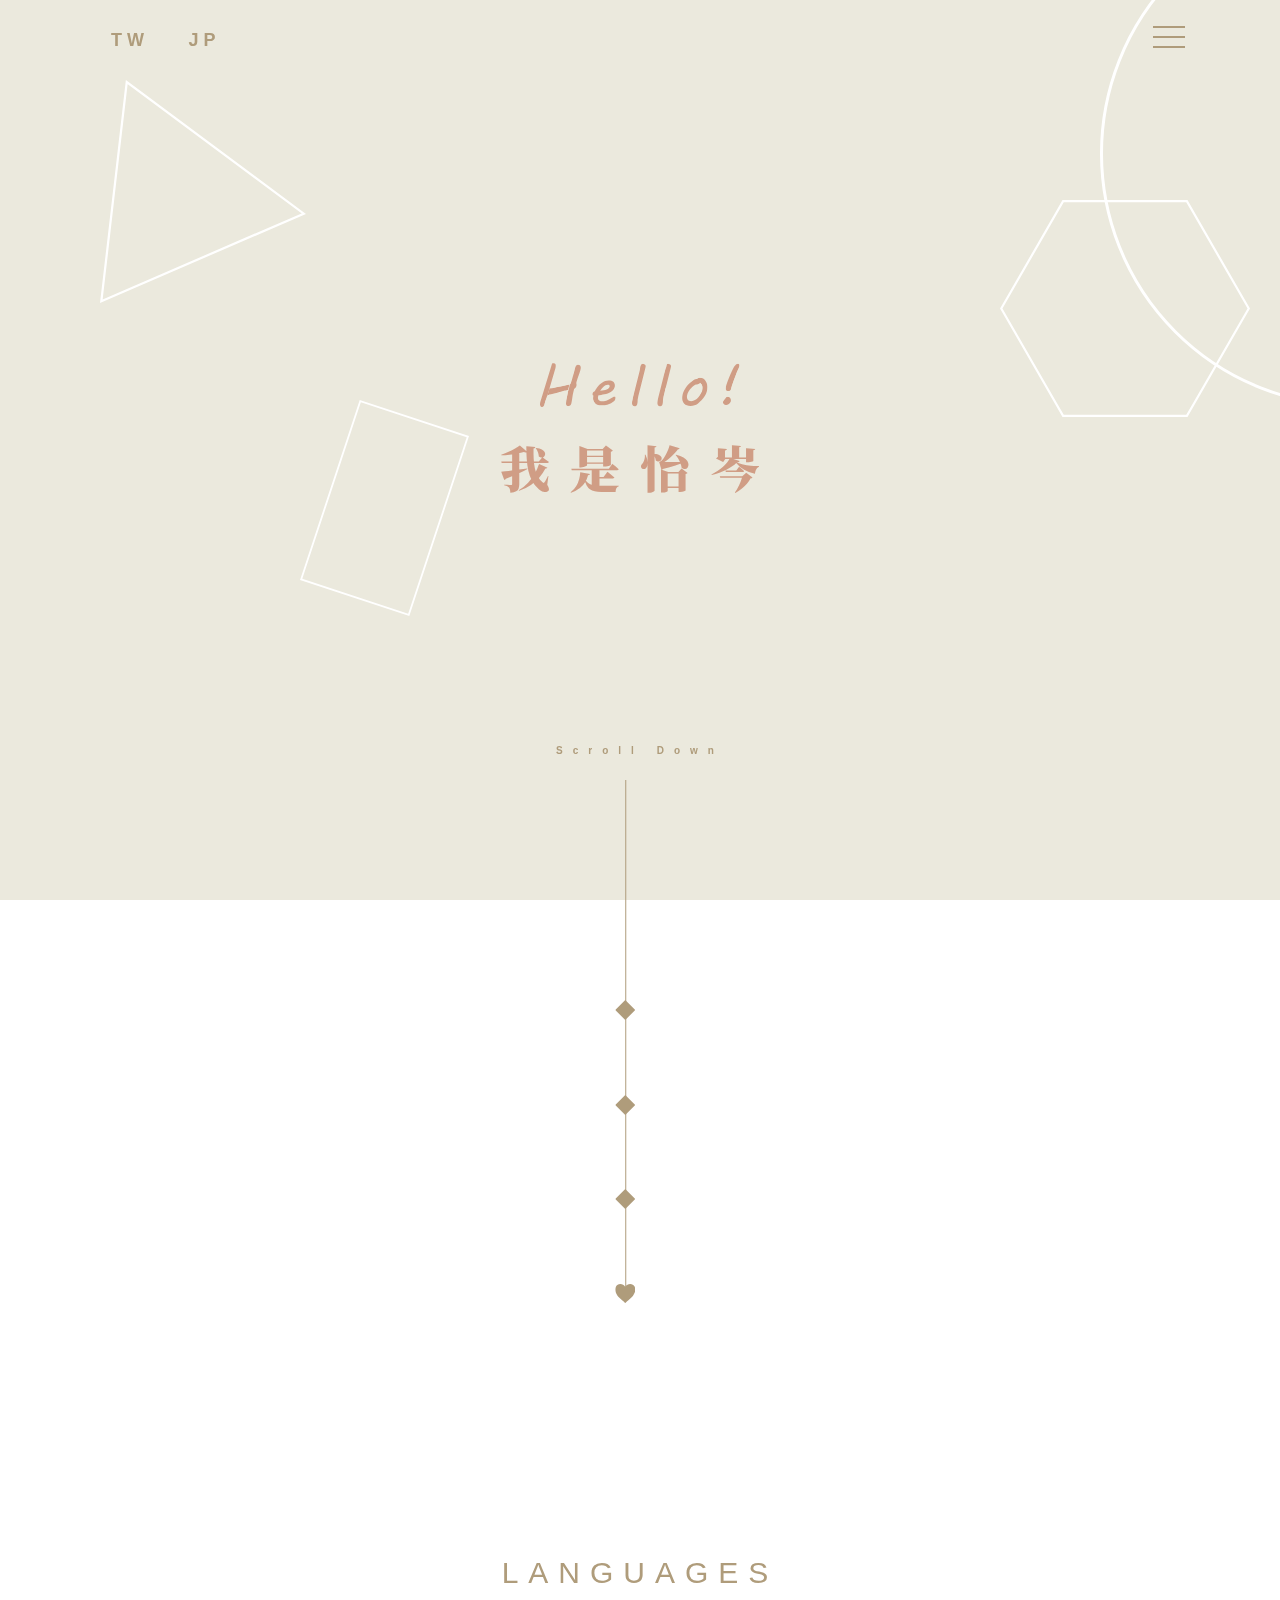
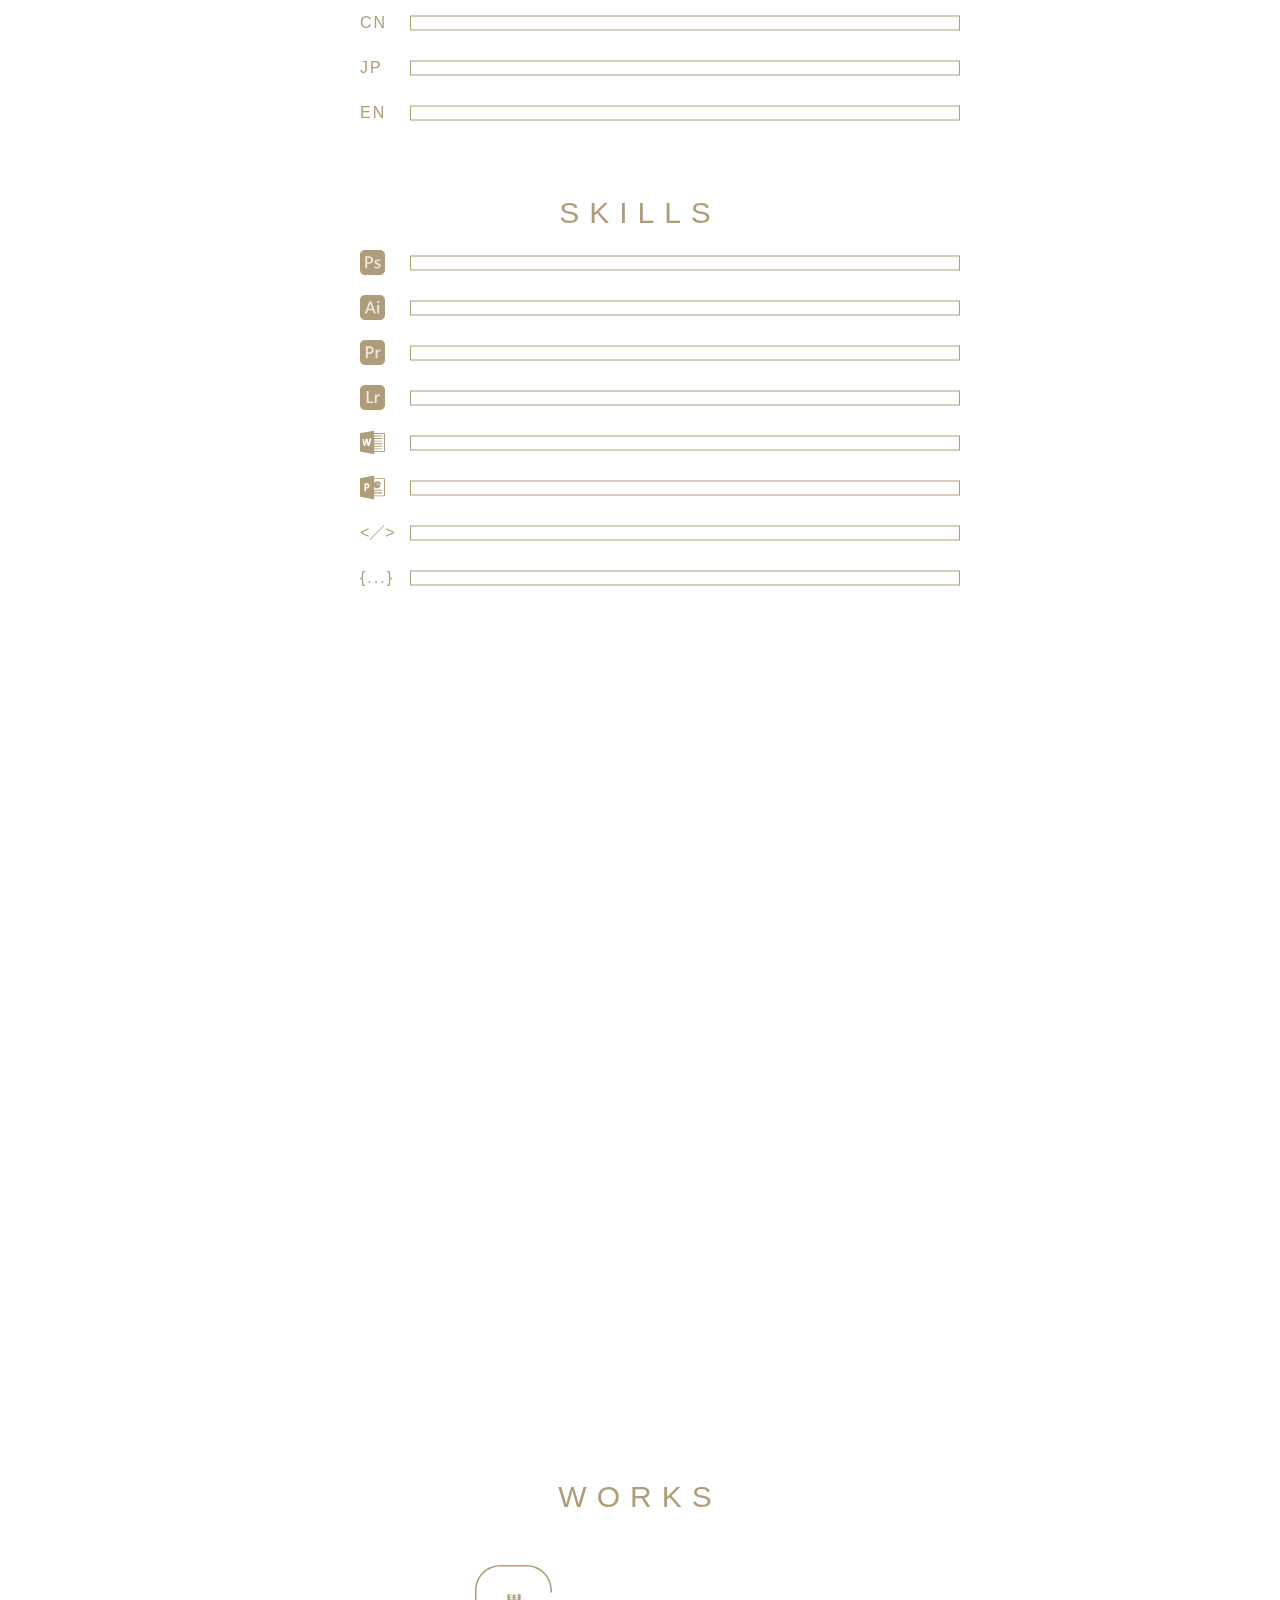
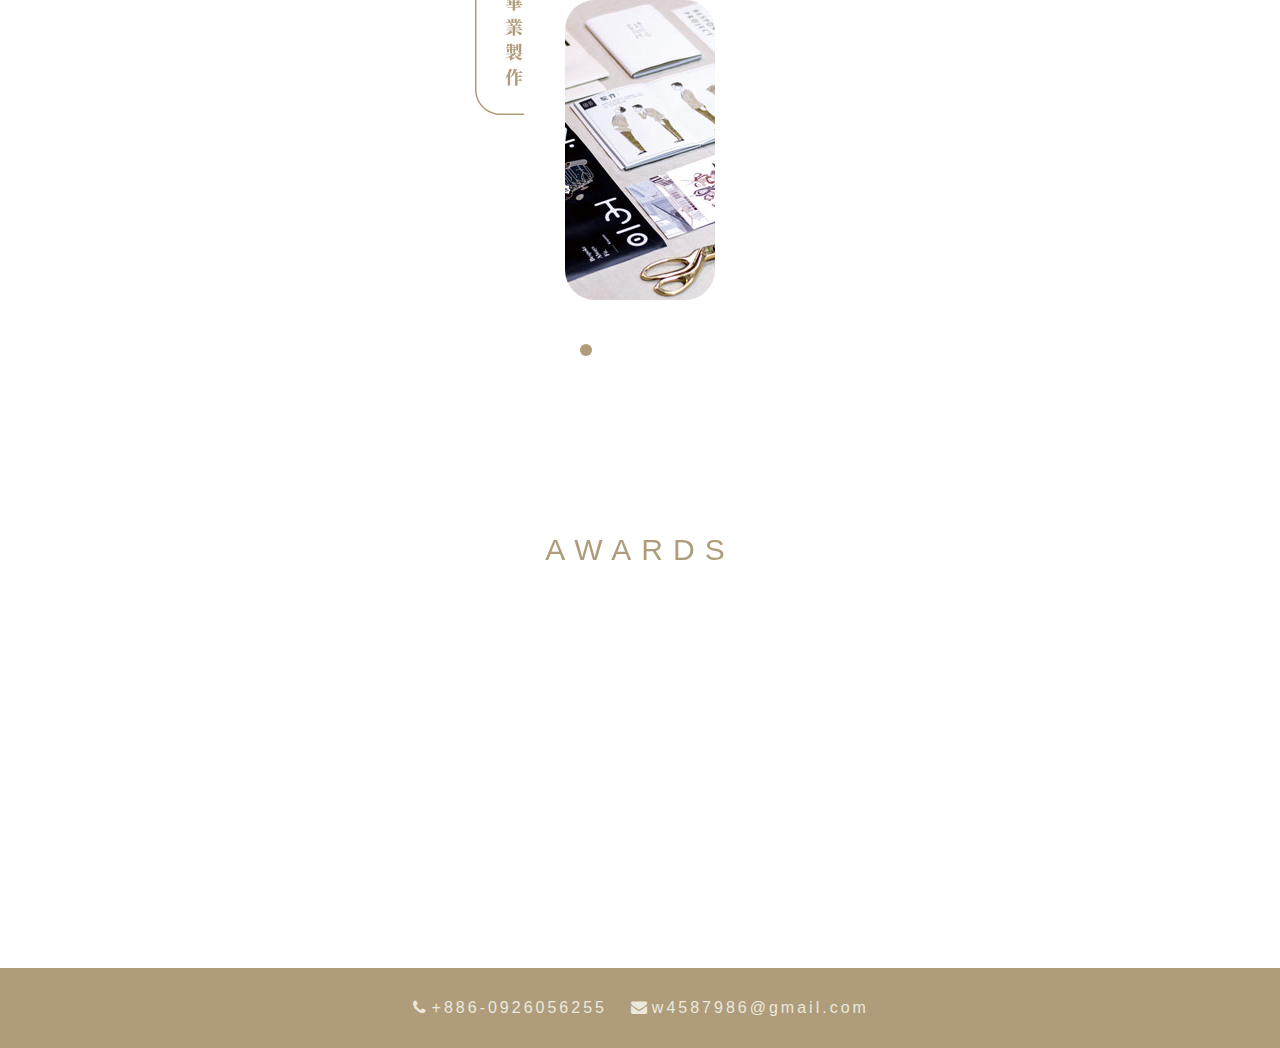
==== commit db47c37d: "0203-3" ====
--- a/index.html
+++ b/index.html
@@ -31,7 +31,7 @@
 			<img class="six1"src="image/6.svg" alt="">
 		</div>
 		<!-- end bg -->
-		<div class="loading-wrapper">
+<!-- 		<div class="loading-wrapper">
 		
 			<div class="loading la-ball-climbing-dot la-2x">
 			    <div></div>
@@ -39,7 +39,7 @@
 			    <div></div>
 			    <div></div>
 			</div>
-		</div>
+		</div> -->
 		<!-- start header -->
 		<header class="header">
 			<div class="container">
@@ -547,13 +547,11 @@
 				}).scroll();
 			});
 	</script>
-	<script>
-		$(document).ready(function (){
-			setTimeout(function (){
-				$(".loading-wrapper").fadeOut(500);
-			}, 1000);
-		});
-	</script>
+<!-- 	<script>
+		$(window).on("load", function() {
+        $(".loading-wrapper").fadeOut(500);
+        });
+	</script> -->
 </div>
 </body>
 </html>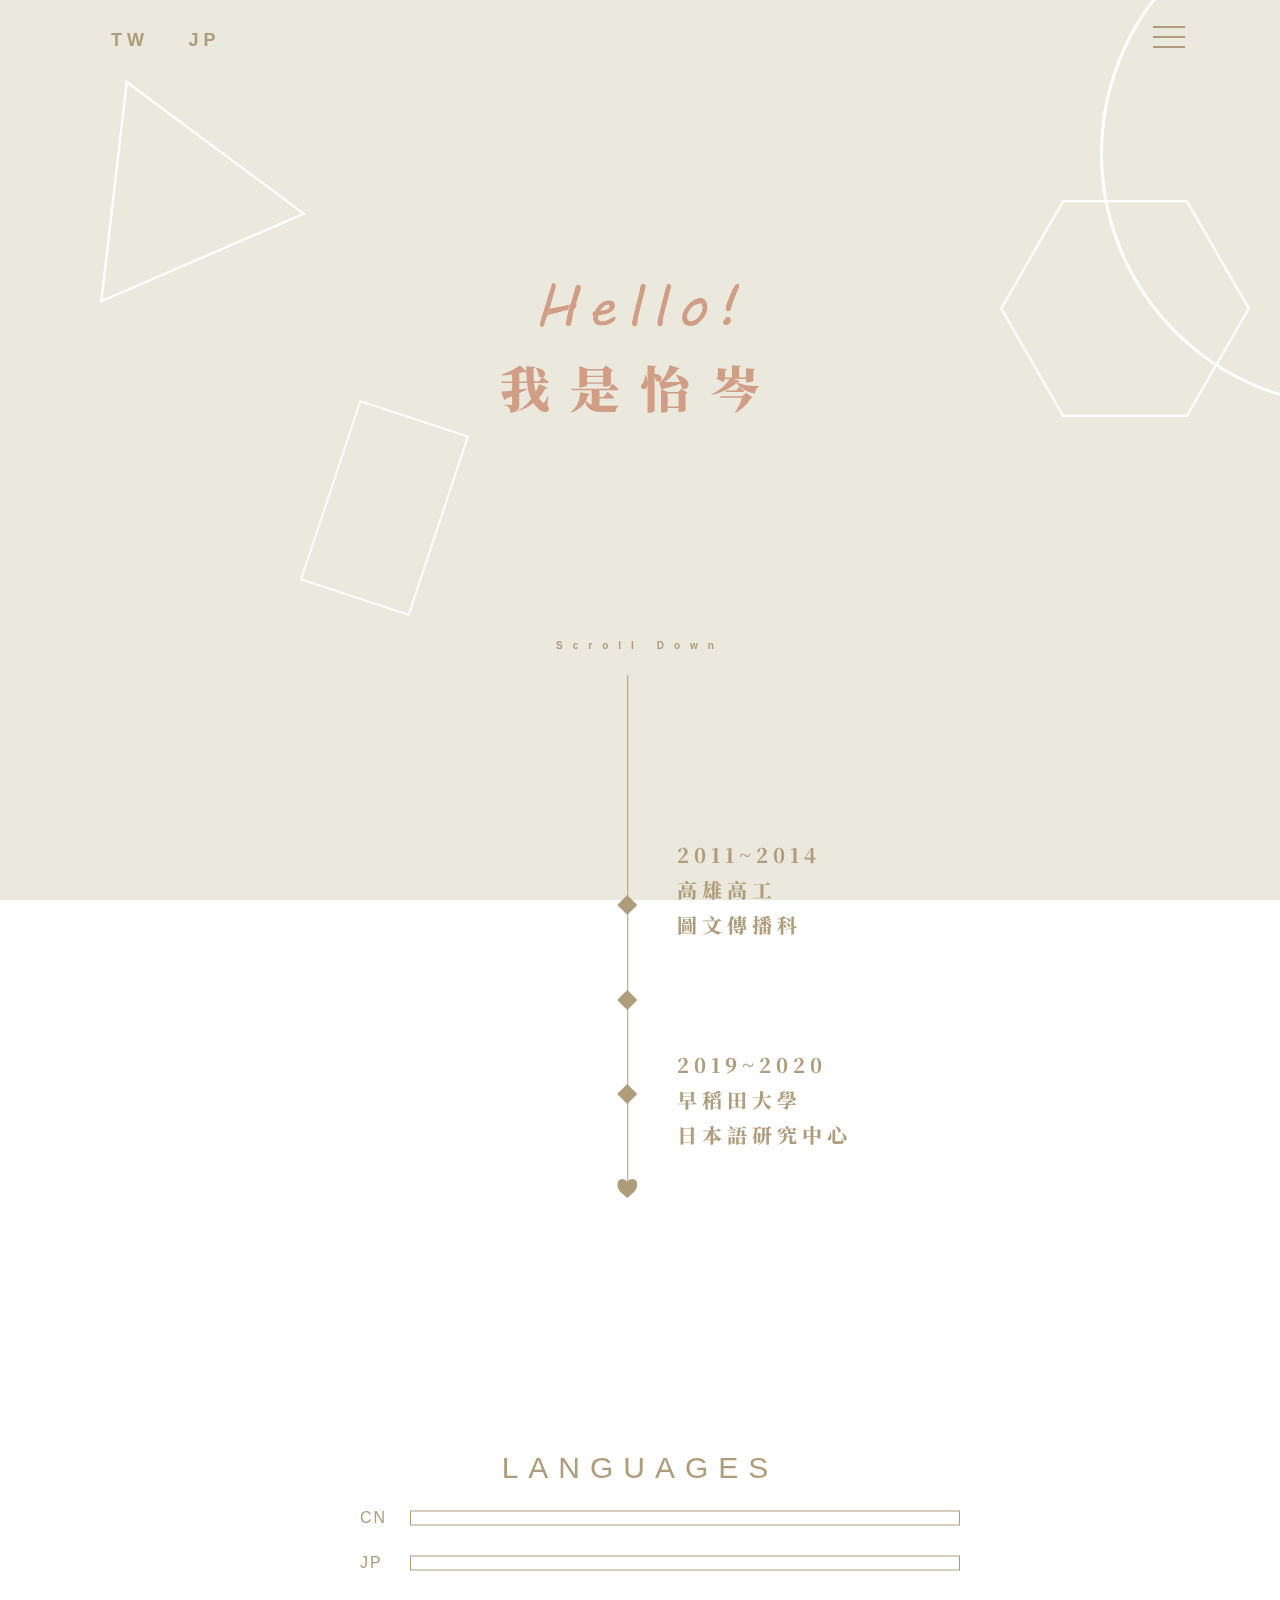
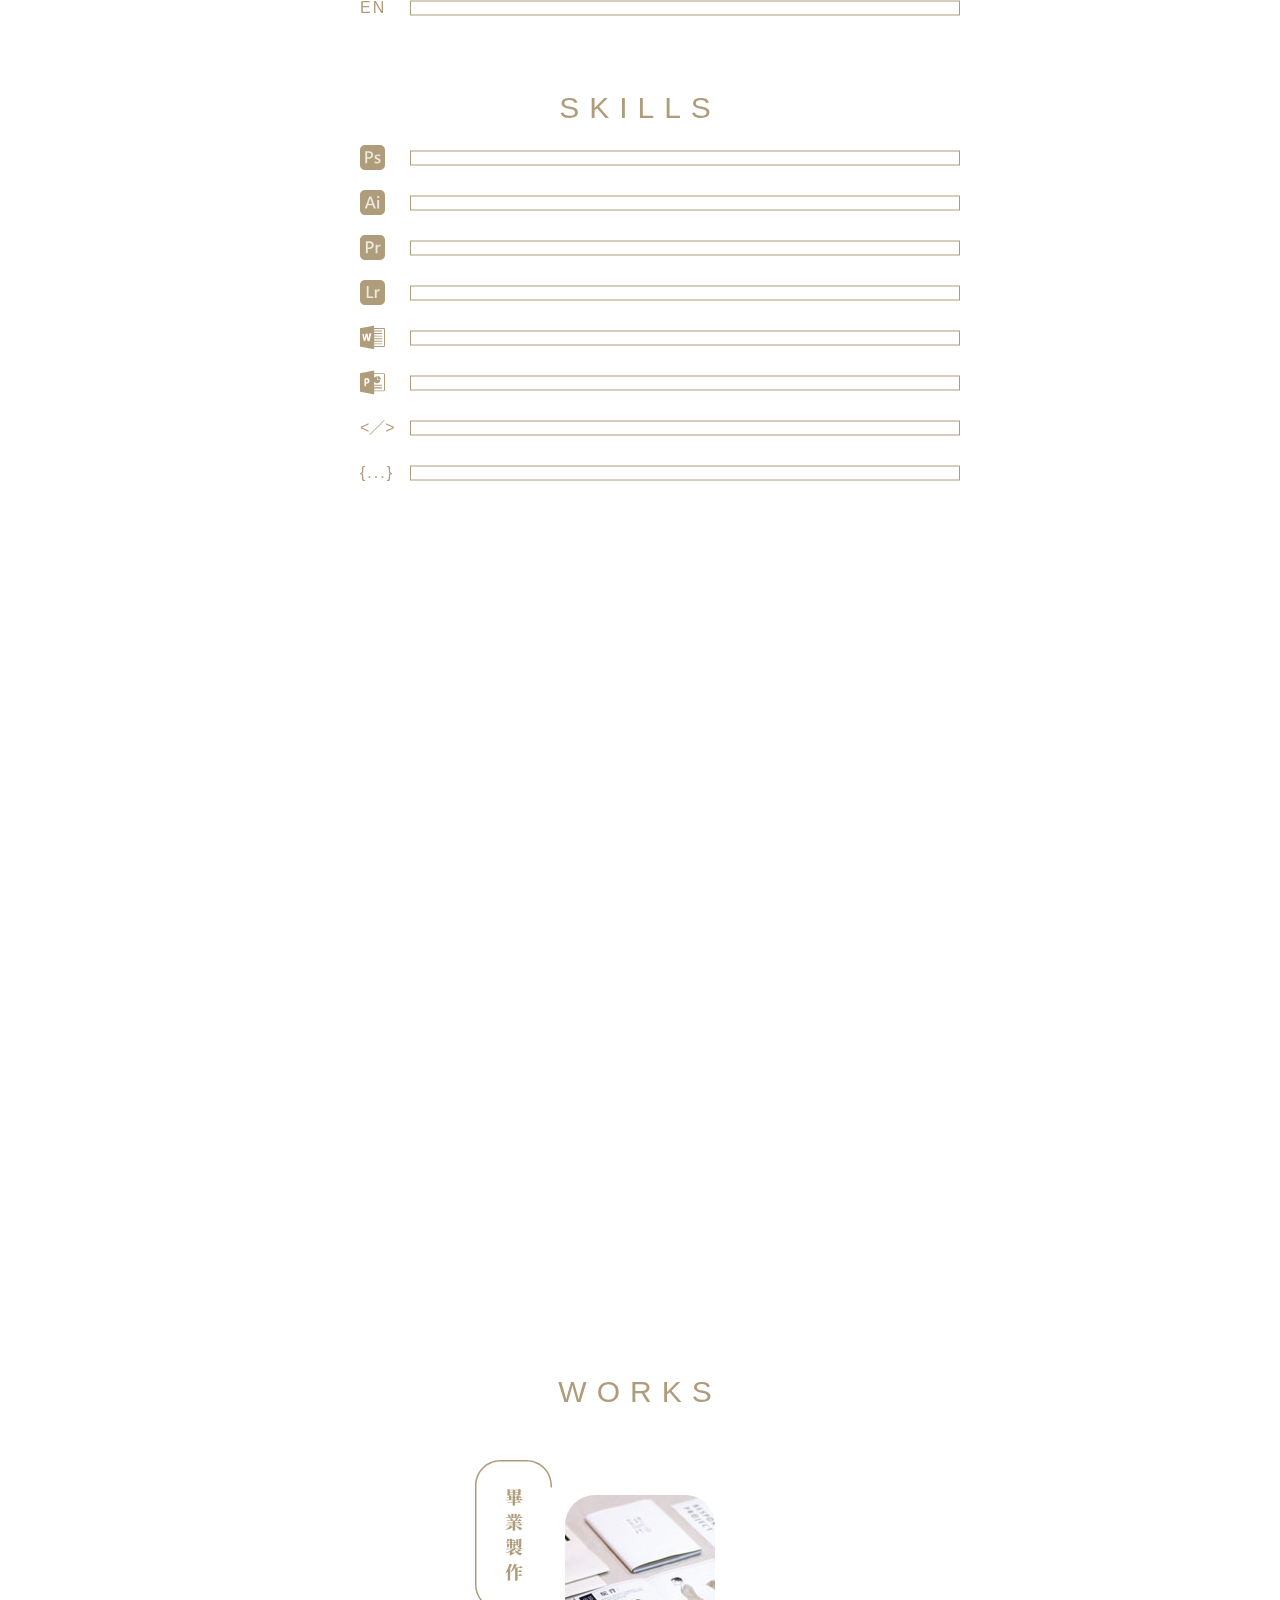
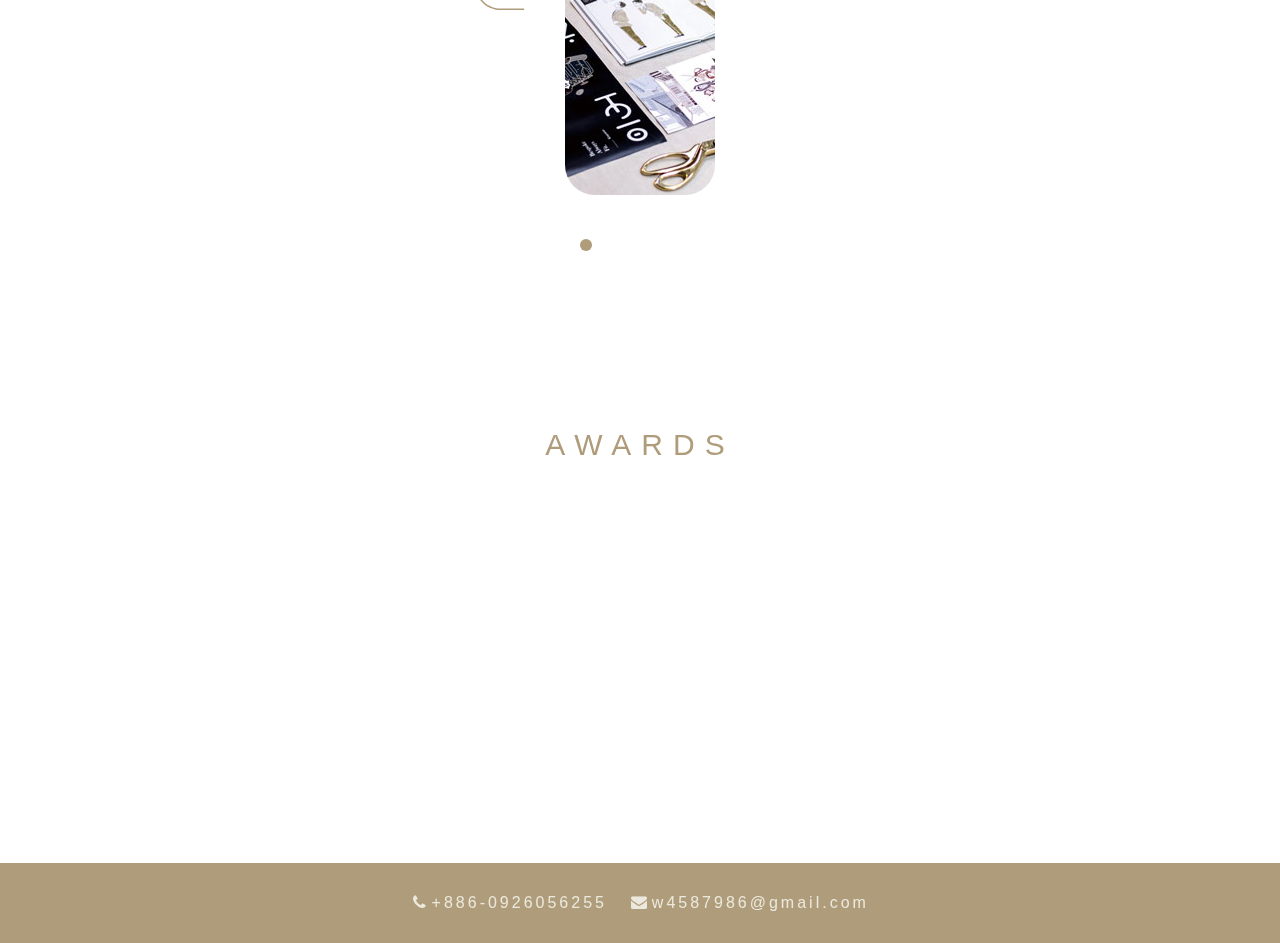
==== commit 1b289e72: "0203-6" ====
--- a/index.html
+++ b/index.html
@@ -489,25 +489,21 @@
             	</div>
             </div>
             <!-- end awards -->
+
             <!-- start back -->
 			<button type="button" id="BackTop" class="toTop-arrow"></button>
             <!-- end back -->
-
-
-		</section>
-		<!-- end main -->
-
-
-		<!-- start footer -->
-		<footer id="contact" class="contact">
+		<div id="contact" class="contact">
 			<div class="contact__item">
 				<i class="icon-phone"></i>
 				<div class="contact__text1">+886-0926056255</div>
 				<i class="icon-mail-alt"></i>
 				<div class="contact__text">w4587986@gmail.com</div>
 			</div>
-		</footer>
-		<!-- end footer -->
+		</div>
+
+		</section>
+		<!-- end main -->
 
 	<!-- javascript -->
 	<script src="js/plugins/wow/wow.min.js"></script>
--- a/css/components.css
+++ b/css/components.css
@@ -636,11 +636,11 @@
 
 /*----------about----------*/
 .hero{
-    padding-top: 20vh;
+ 
 }
 .hero__hello{
    display: inline-block;
-   padding-top: 20vh;
+   padding-top: 280px;
    text-align: center;
    left: 50%;
    transform: translateX(-50%)
@@ -652,7 +652,7 @@
     color: #d09d85;
     letter-spacing: 20px;
     text-align: center;   
-    margin-bottom: 25vh; 
+    margin-bottom: 200px; 
 }
 .hero__scroll{
     font-size: 10px;
@@ -674,7 +674,7 @@
 }
 .school{	
 	text-align: center; 
-	right: 3vh;
+	right: 25px;
 	margin-bottom: 100px;
 }
 .school__timeline-under{
@@ -720,8 +720,8 @@
     color: #af9c7b;
     letter-spacing: 5px;
     line-height: 35px;
-	left: 3vh;
-	margin-top: 0vh;
+	left: 25px;
+	margin-top: 0;
 	font-family: 'Noto Serif TC','Noto Serif JP', serif;
 }
 @media (max-width: 768px){
@@ -1088,6 +1088,7 @@
 /*----------awards----------*/
 .awards{
 	display: block;
+	margin-bottom: 200px;
 }
 .awards__big{
 	margin-top: 50px;
@@ -1136,7 +1137,7 @@
 	width: 450px;
 	left: 50%;
 	transform: translateX(-50%);
-	margin-bottom: 200px;
+	/*margin-bottom: 200px;*/
 }
 .awards__small-item-left{
 	width: 200px;
@@ -1218,6 +1219,7 @@
 	background-color: #af9c7b;
 	width: 100%;
 	height: 80px;
+	bottom: 0;
 }
 .contact__item{
 	display: inline-block;
@@ -1286,4 +1288,5 @@
 	transform: rotate(45deg) translate(0, -50%);
 	right: 0.5rem;
 }
-.toTop-arrow:focus {outline: none;}+.toTop-arrow:focus {outline: none;}
+
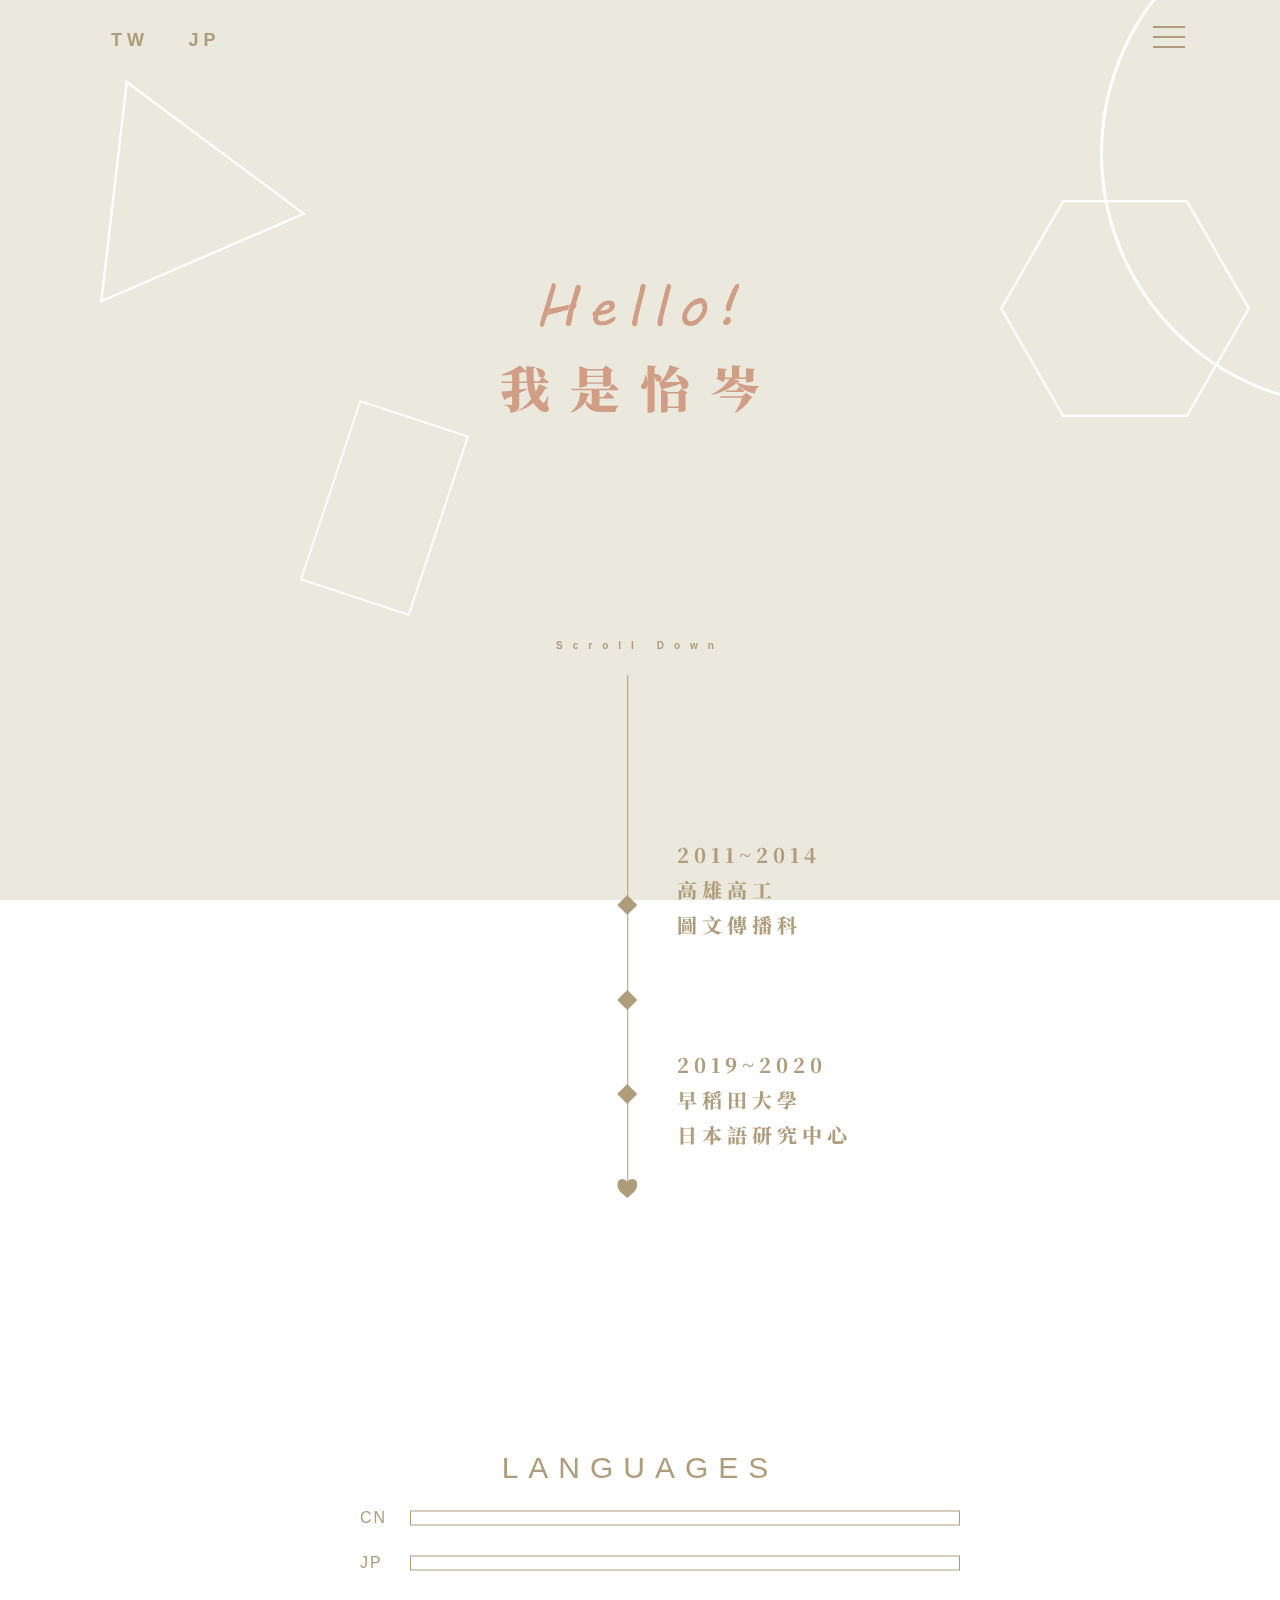
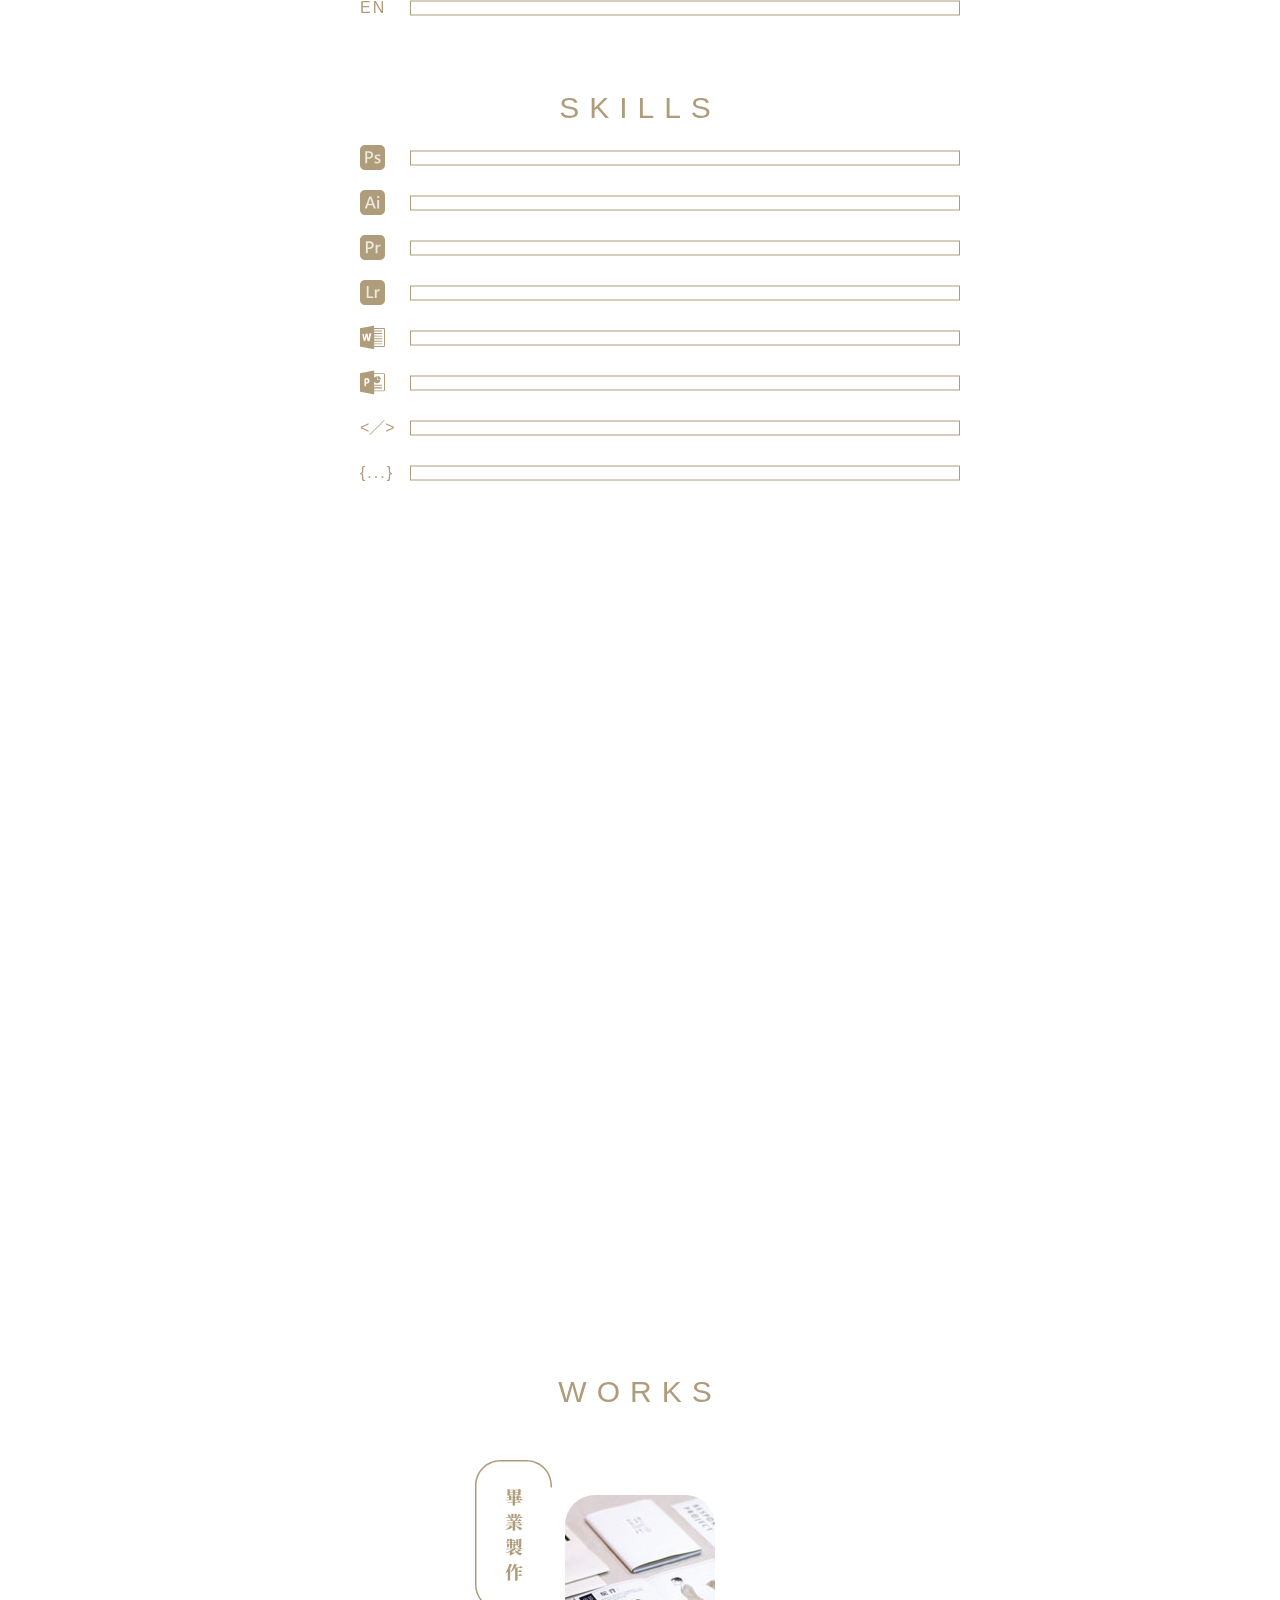
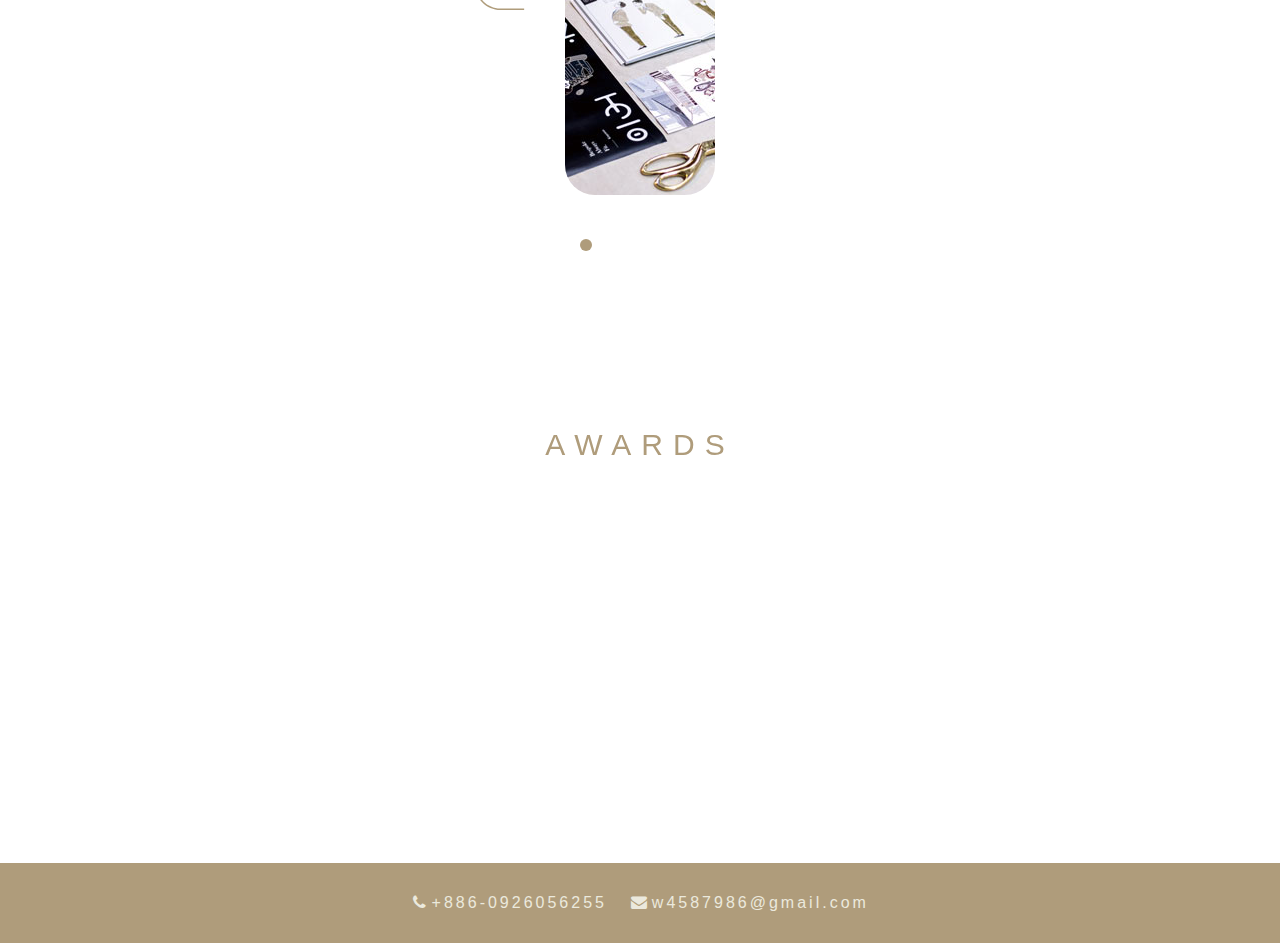
==== commit 45b357af: "0203-8" ====
--- a/index.html
+++ b/index.html
@@ -5,6 +5,7 @@
 	<title>YiCenCV</title>
 	<meta name="viewport" content="width=device-width, initial-scale=1.0,
 	user-scalable=0">
+	<meta name="format-detection" content="telephone=no">
 	<!-- css -->
 	<link rel="stylesheet" href="css/base.css">
 	<link rel="stylesheet" href="css/layout.css">
@@ -493,18 +494,16 @@
             <!-- start back -->
 			<button type="button" id="BackTop" class="toTop-arrow"></button>
             <!-- end back -->
-		<div id="contact" class="contact">
+		</section>
+		<!-- end main -->
+		<footer id="contact" class="contact">
 			<div class="contact__item">
 				<i class="icon-phone"></i>
-				<div class="contact__text1">+886-0926056255</div>
+				<a href="tel:0912345678" class="contact__text1">+886-0926056255</a>
 				<i class="icon-mail-alt"></i>
 				<div class="contact__text">w4587986@gmail.com</div>
 			</div>
-		</div>
-
-		</section>
-		<!-- end main -->
-
+		</footer>
 	<!-- javascript -->
 	<script src="js/plugins/wow/wow.min.js"></script>
               <script>
--- a/css/components.css
+++ b/css/components.css
@@ -1232,6 +1232,7 @@
 }
 .contact__text1{
 	display: inline-block;
+	color: #ebe9dd;
 	font-size: 16px; 
 	letter-spacing: 3px;
 	margin-right: 20px;
@@ -1289,4 +1290,3 @@
 	right: 0.5rem;
 }
 .toTop-arrow:focus {outline: none;}
-
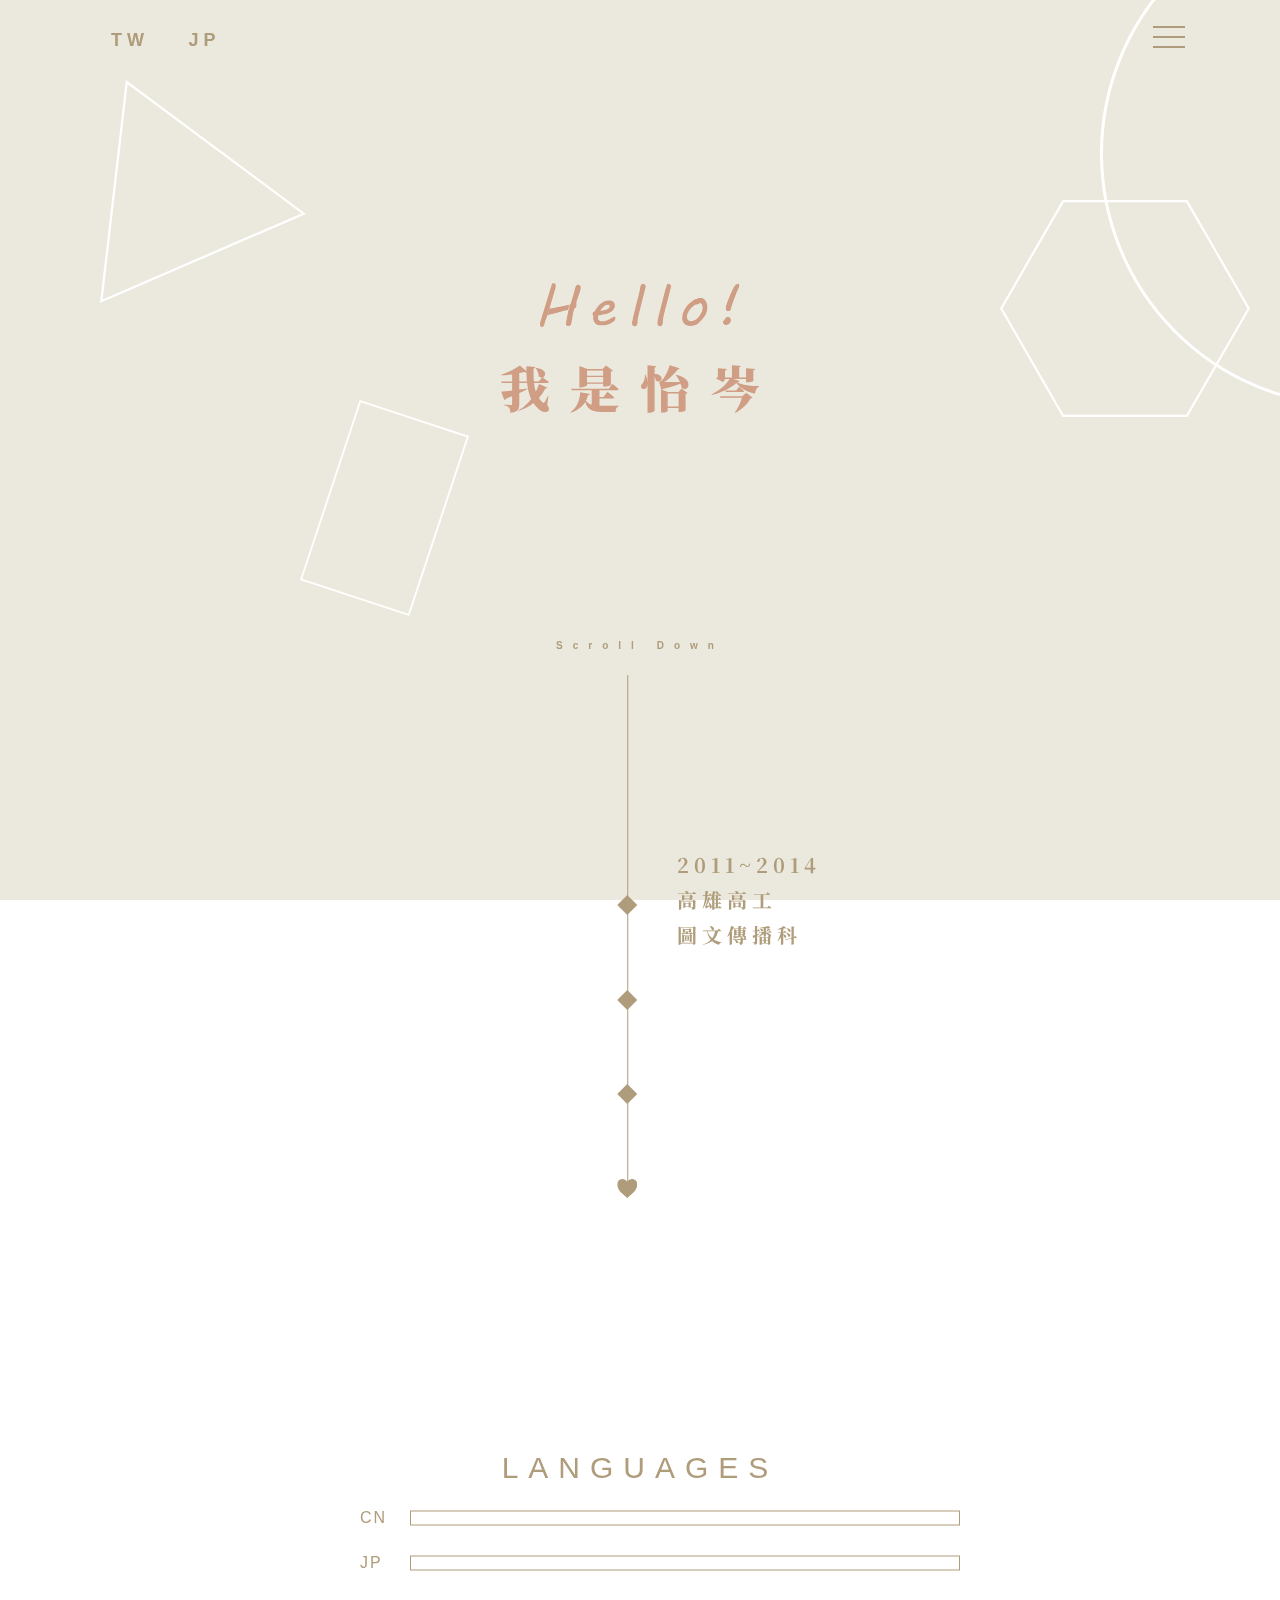
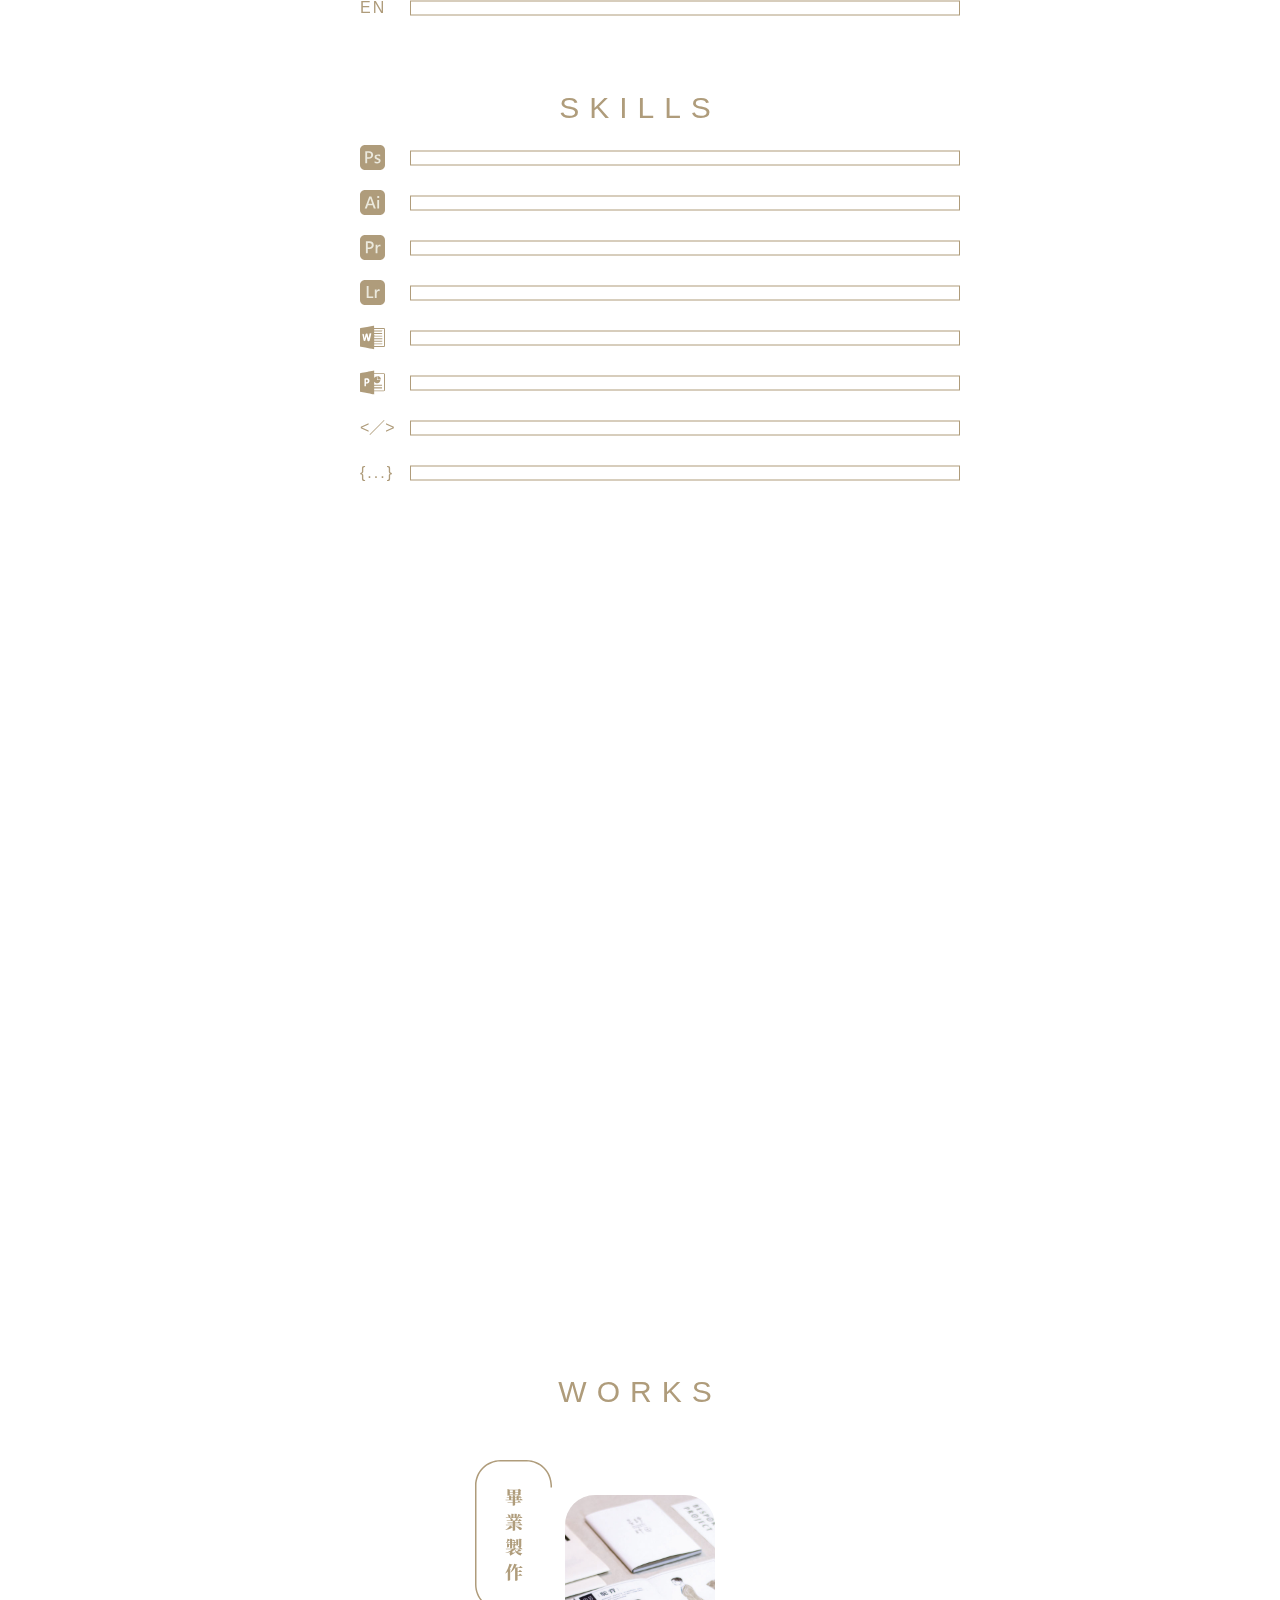
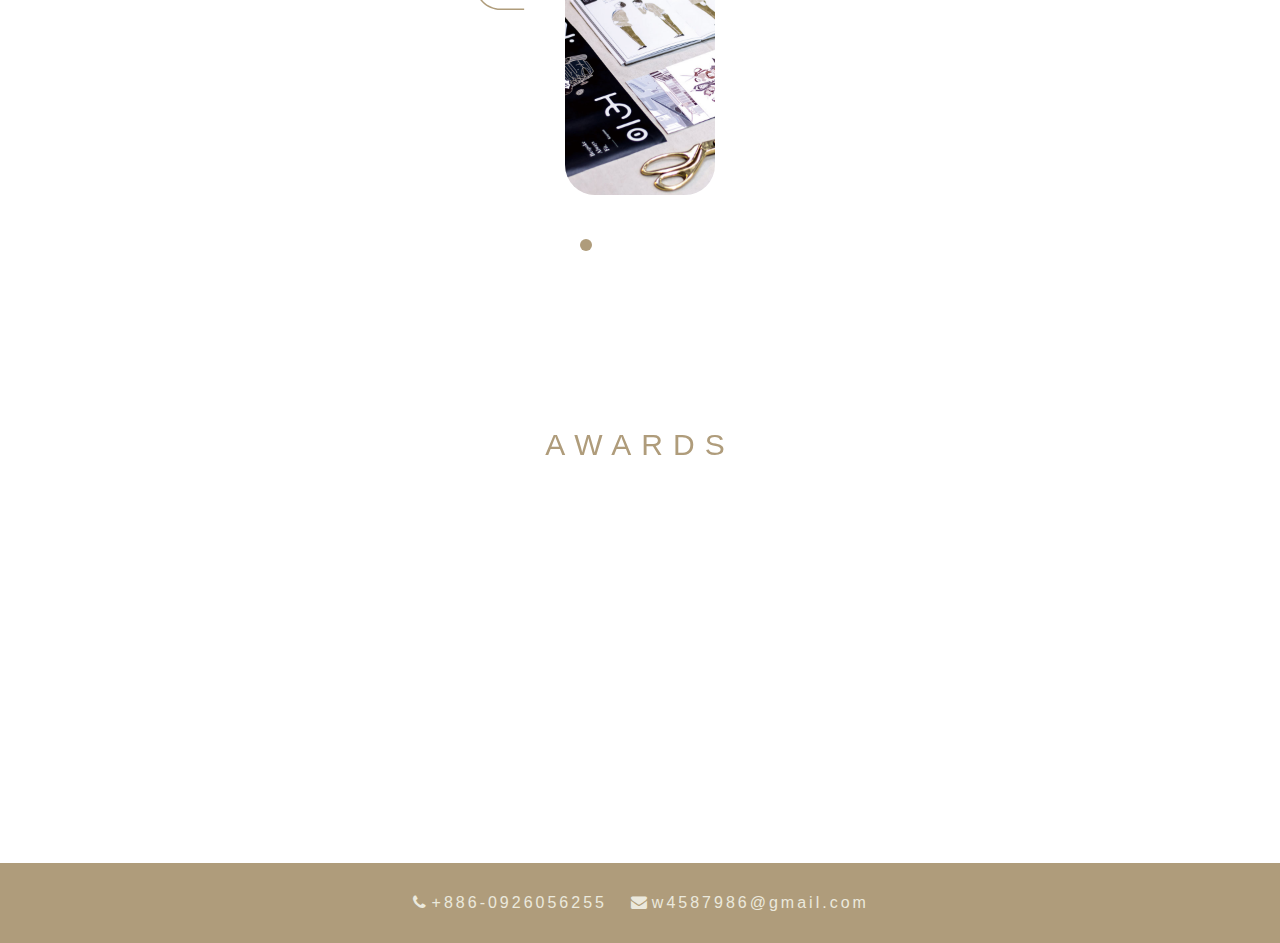
==== commit f3de22c1: "0203-10" ====
--- a/index.html
+++ b/index.html
@@ -262,11 +262,14 @@
         	                </div>
         	            </div>
 
-        	             <h1 class="school__text-right wow fadeInRight">
+        	             <div class="school__text-right wow fadeInRight">
+        	             	<div class="school__text-right1 wow fadeInRight">
             			2011~2014<br>高雄高工<br>圖文傳播科
-            			<br><br><br><br>
+            			</div>
+            	            <div class="school__text-right2 wow fadeInRight">
             			2019~2020<br>早稻田大學<br>日本語研究中心
-            		    </h1>
+            		        </div>
+            		    </div>
                         <h1 class="school__text-bottom wow fadeInUp">
             			    2020~<br>隨時保持面對挑戰的心
             		    </h1>
--- a/css/components.css
+++ b/css/components.css
@@ -707,13 +707,23 @@
 }
 .school__text-right{
 	display: inline-block;
-	bottom: 55px;
 	text-align:left;
 	font-size: 20px;
     color: #af9c7b;
     letter-spacing: 5px;
     line-height: 35px;
     font-family: 'Noto Serif TC','Noto Serif JP', serif;
+}
+.school__text-right1{
+	display: block;
+	font-weight:700;
+	bottom:150px;
+
+}
+.school__text-right2{
+	display: block;
+	font-weight:700;
+	bottom:60px;
 }
 .school__text-bottom{
 	font-size: 20px;
@@ -744,13 +754,19 @@
 	left: 35px;
 	font-size: 13px;
 	line-height: 20px;
-	bottom: 112px;
 	letter-spacing: 4px;
 }
 .school__text-bottom{
 	font-size: 13px;
 	line-height: 20px;
 	letter-spacing: 3px;
+}
+.school__text-right1{
+	bottom:210px;
+
+}
+.school__text-right2{
+	bottom:80px;
 }
 }
 /*----------skill----------*/
@@ -1222,7 +1238,7 @@
 	bottom: 0;
 }
 .contact__item{
-	display: inline-block;
+	/*display: inline-block;*/
 	color: #ebe9dd;
 	text-align: center;
 	width: 600px;
